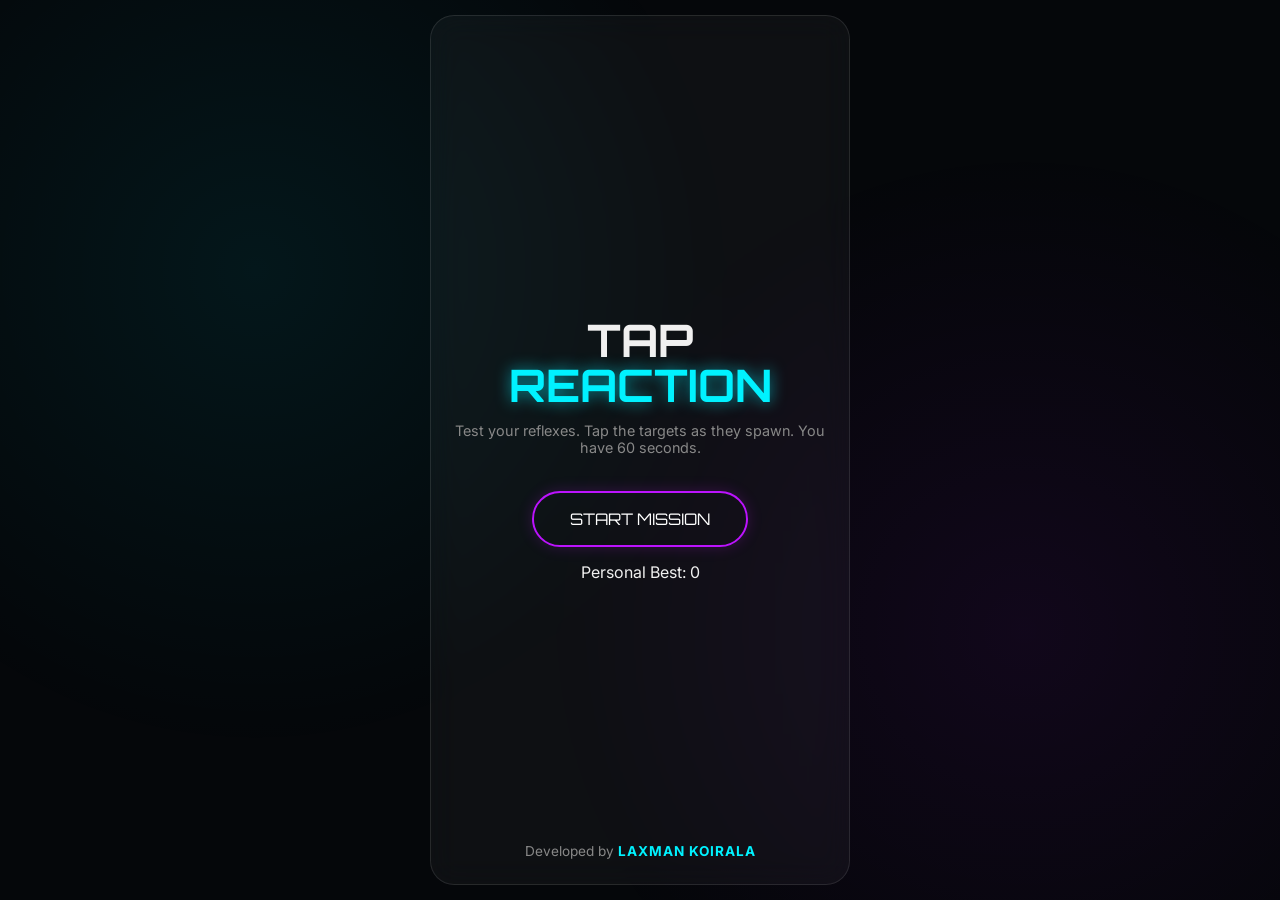
==== index.html @ e521e245 "Add files via upload" ====
<!DOCTYPE html>
<html lang="en">
<head>
    <meta charset="UTF-8">
    <meta name="viewport" content="width=device-width, initial-scale=1.0, maximum-scale=1.0, user-scalable=no">
    <title>Tap Reaction | Laxman Koirala</title>
    <link rel="stylesheet" href="style.css">
    <link href="https://fonts.googleapis.com/css2?family=Orbitron:wght@400;700&family=Inter:wght@400;600&display=swap" rel="stylesheet">
</head>
<body>
    <div class="bg-glow"></div>

    <div class="game-container">
        <div id="start-screen" class="screen active">
            <h1 class="title">TAP<br><span class="neon-text">REACTION</span></h1>
            <p class="instructions">Test your reflexes. Tap the targets as they spawn. You have 60 seconds.</p>
            
            <button id="start-btn" class="main-btn">START MISSION</button>
            <div class="high-score-tag">Personal Best: <span id="menu-high-score">0</span></div>

            <footer class="game-footer">
                <p>Developed by <a href="mailto:laxmankoirala7788@gmail.com" class="developer-link">Laxman Koirala</a></p>
            </footer>
        </div>

        <div id="game-screen" class="screen">
            <div class="stats-bar">
                <div class="stat-box">
                    <span class="label">SCORE</span>
                    <span id="current-score" class="value">00</span>
                </div>
                <div class="stat-box">
                    <span class="label">TIME</span>
                    <span id="timer" class="value">30s</span>
                </div>
            </div>
            
            <div id="play-area">
                <button id="target" class="target-btn"></button>
            </div>

            <div class="ad-placeholder">ADVERTISEMENT SPACE</div>
        </div>

        <div id="game-over-screen" class="screen">
            <h2 class="neon-text">MISSION OVER</h2>
            <div class="final-stats">
                <div class="final-score-circle">
                    <span class="label">FINAL SCORE</span>
                    <span id="final-score" class="score-val">0</span>
                </div>
                <div id="new-record" class="best-record">NEW HIGH SCORE!</div>
            </div>
            
            <button id="restart-btn" class="main-btn">RETRY</button>

            <footer class="game-footer">
                <p>Designed by <a href="mailto:laxmankoirala7788@gmail.com" class="developer-link">Laxman Koirala</a></p>
            </footer>
        </div>
    </div>

    <script src="script.js"></script>
</body>
</html>
---- style.css ----
:root {
    --bg-dark: #05070a;
    --glass: rgba(255, 255, 255, 0.04);
    --glass-border: rgba(255, 255, 255, 0.1);
    --neon-cyan: #00f2ff;
    --neon-purple: #bc13fe;
    --text-main: #f0f0f0;
    --text-dim: #888;
}

* {
    margin: 0; padding: 0; box-sizing: border-box;
    -webkit-tap-highlight-color: transparent;
    user-select: none;
}

body {
    background-color: var(--bg-dark);
    color: var(--text-main);
    font-family: 'Inter', sans-serif;
    height: 100vh;
    display: flex; justify-content: center; align-items: center;
    overflow: hidden;
}

.bg-glow {
    position: fixed; width: 100vw; height: 100vh;
    background: radial-gradient(circle at 20% 30%, rgba(0, 242, 255, 0.07) 0%, transparent 40%),
                radial-gradient(circle at 80% 70%, rgba(188, 19, 254, 0.07) 0%, transparent 40%);
    z-index: -1;
}

.game-container {
    width: 100%; max-width: 450px; height: 100vh;
    position: relative; padding: 20px;
}

.screen {
    position: absolute; inset: 15px;
    display: none; flex-direction: column;
    justify-content: center; align-items: center;
    text-align: center; backdrop-filter: blur(15px);
    border-radius: 24px; border: 1px solid var(--glass-border);
    background: var(--glass);
    transition: 0.3s ease;
}

.screen.active { display: flex; animation: fadeIn 0.4s ease-out; }

@keyframes fadeIn { from { opacity: 0; transform: scale(0.95); } to { opacity: 1; transform: scale(1); } }

.title { font-family: 'Orbitron', sans-serif; font-size: 2.8rem; line-height: 1; margin-bottom: 15px; }
.neon-text { color: var(--neon-cyan); text-shadow: 0 0 15px rgba(0, 242, 255, 0.6); }
.instructions { color: var(--text-dim); margin-bottom: 35px; font-size: 0.9rem; padding: 0 20px; }

.main-btn {
    padding: 16px 36px; font-family: 'Orbitron', sans-serif; font-size: 1rem;
    background: transparent; color: white; border: 2px solid var(--neon-purple);
    border-radius: 50px; cursor: pointer; transition: 0.3s;
    box-shadow: 0 0 15px rgba(188, 19, 254, 0.2);
    margin-bottom: 15px;
}

.main-btn:hover { background: var(--neon-purple); box-shadow: 0 0 30px rgba(188, 19, 254, 0.5); }

.stats-bar { position: absolute; top: 30px; width: 85%; display: flex; justify-content: space-between; }
.stat-box .label { font-size: 0.65rem; color: var(--text-dim); letter-spacing: 2px; display: block; }
.stat-box .value { font-family: 'Orbitron', sans-serif; font-size: 1.6rem; color: var(--neon-cyan); }

#play-area { width: 100%; height: 50%; position: relative; margin-top: 20px; }

.target-btn {
    position: absolute; width: 65px; height: 65px;
    background: radial-gradient(circle, var(--neon-cyan), var(--neon-purple));
    border: none; border-radius: 50%; cursor: pointer;
    box-shadow: 0 0 25px rgba(0, 242, 255, 0.7);
    transition: transform 0.1s;
}

/* Fixed Glass Footer with Hidden Email */
.game-footer {
    position: absolute; bottom: 25px; width: 100%;
    font-size: 0.85rem; color: var(--text-dim);
}

.developer-link {
    color: var(--neon-cyan); text-decoration: none;
    font-weight: 700; text-transform: uppercase;
    letter-spacing: 1px; position: relative;
    transition: all 0.3s ease;
}

.developer-link:hover {
    color: var(--neon-purple);
    text-shadow: 0 0 10px rgba(188, 19, 254, 0.5);
}

.ad-placeholder { position: absolute; bottom: 100px; width: 80%; border: 1px dashed #333; padding: 10px; font-size: 0.6rem; color: #444; }
.final-score-circle { width: 130px; height: 130px; border: 3px solid var(--neon-cyan); border-radius: 50%; display: flex; flex-direction: column; justify-content: center; margin: 25px 0; }
.best-record { color: #00ff88; font-weight: bold; margin-bottom: 15px; display: none; }
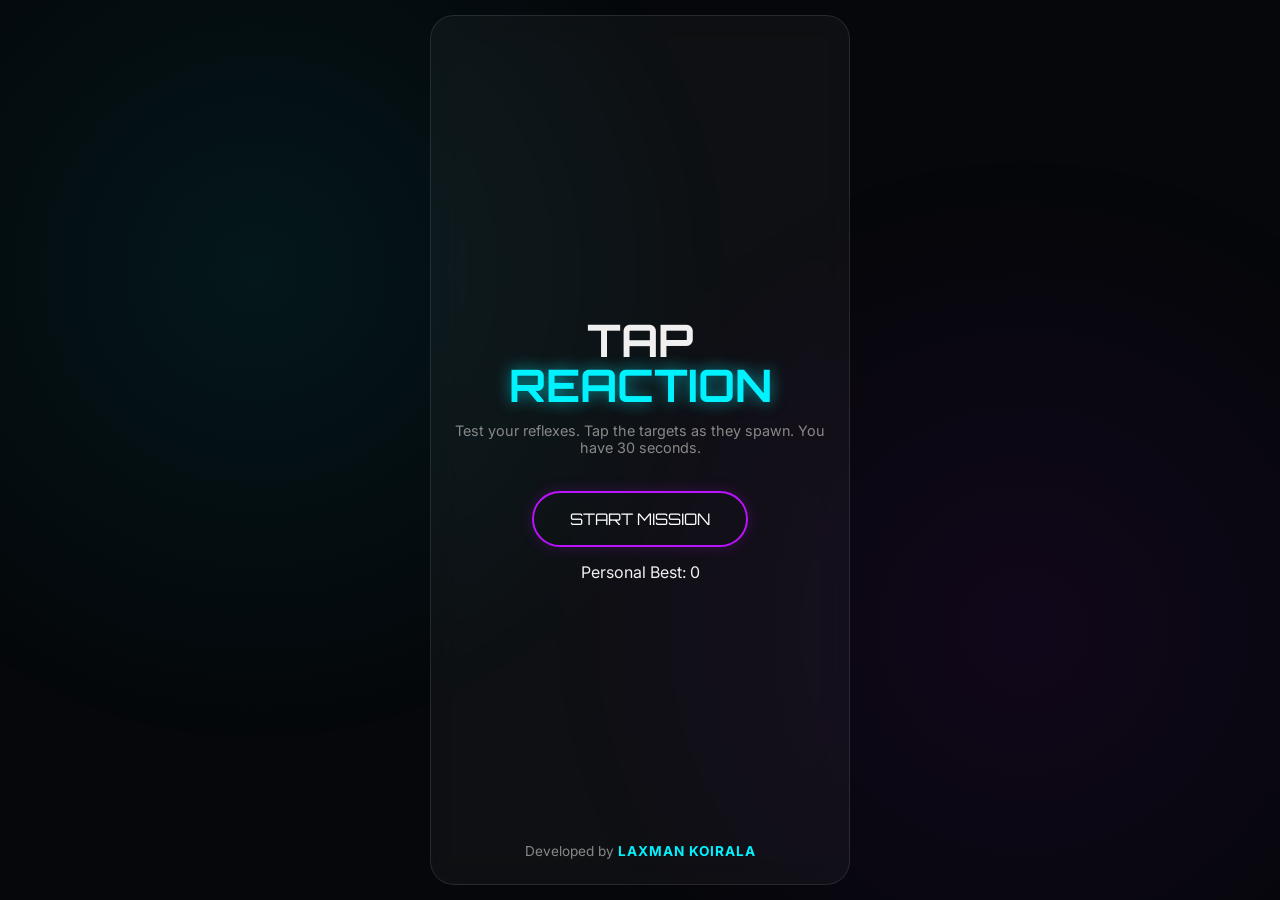
==== commit 724352ea: "Add files via upload" ====
--- a/index.html
+++ b/index.html
@@ -13,7 +13,7 @@
     <div class="game-container">
         <div id="start-screen" class="screen active">
             <h1 class="title">TAP<br><span class="neon-text">REACTION</span></h1>
-            <p class="instructions">Test your reflexes. Tap the targets as they spawn. You have 60 seconds.</p>
+            <p class="instructions">Test your reflexes. Tap the targets as they spawn. You have 30 seconds.</p>
             
             <button id="start-btn" class="main-btn">START MISSION</button>
             <div class="high-score-tag">Personal Best: <span id="menu-high-score">0</span></div>
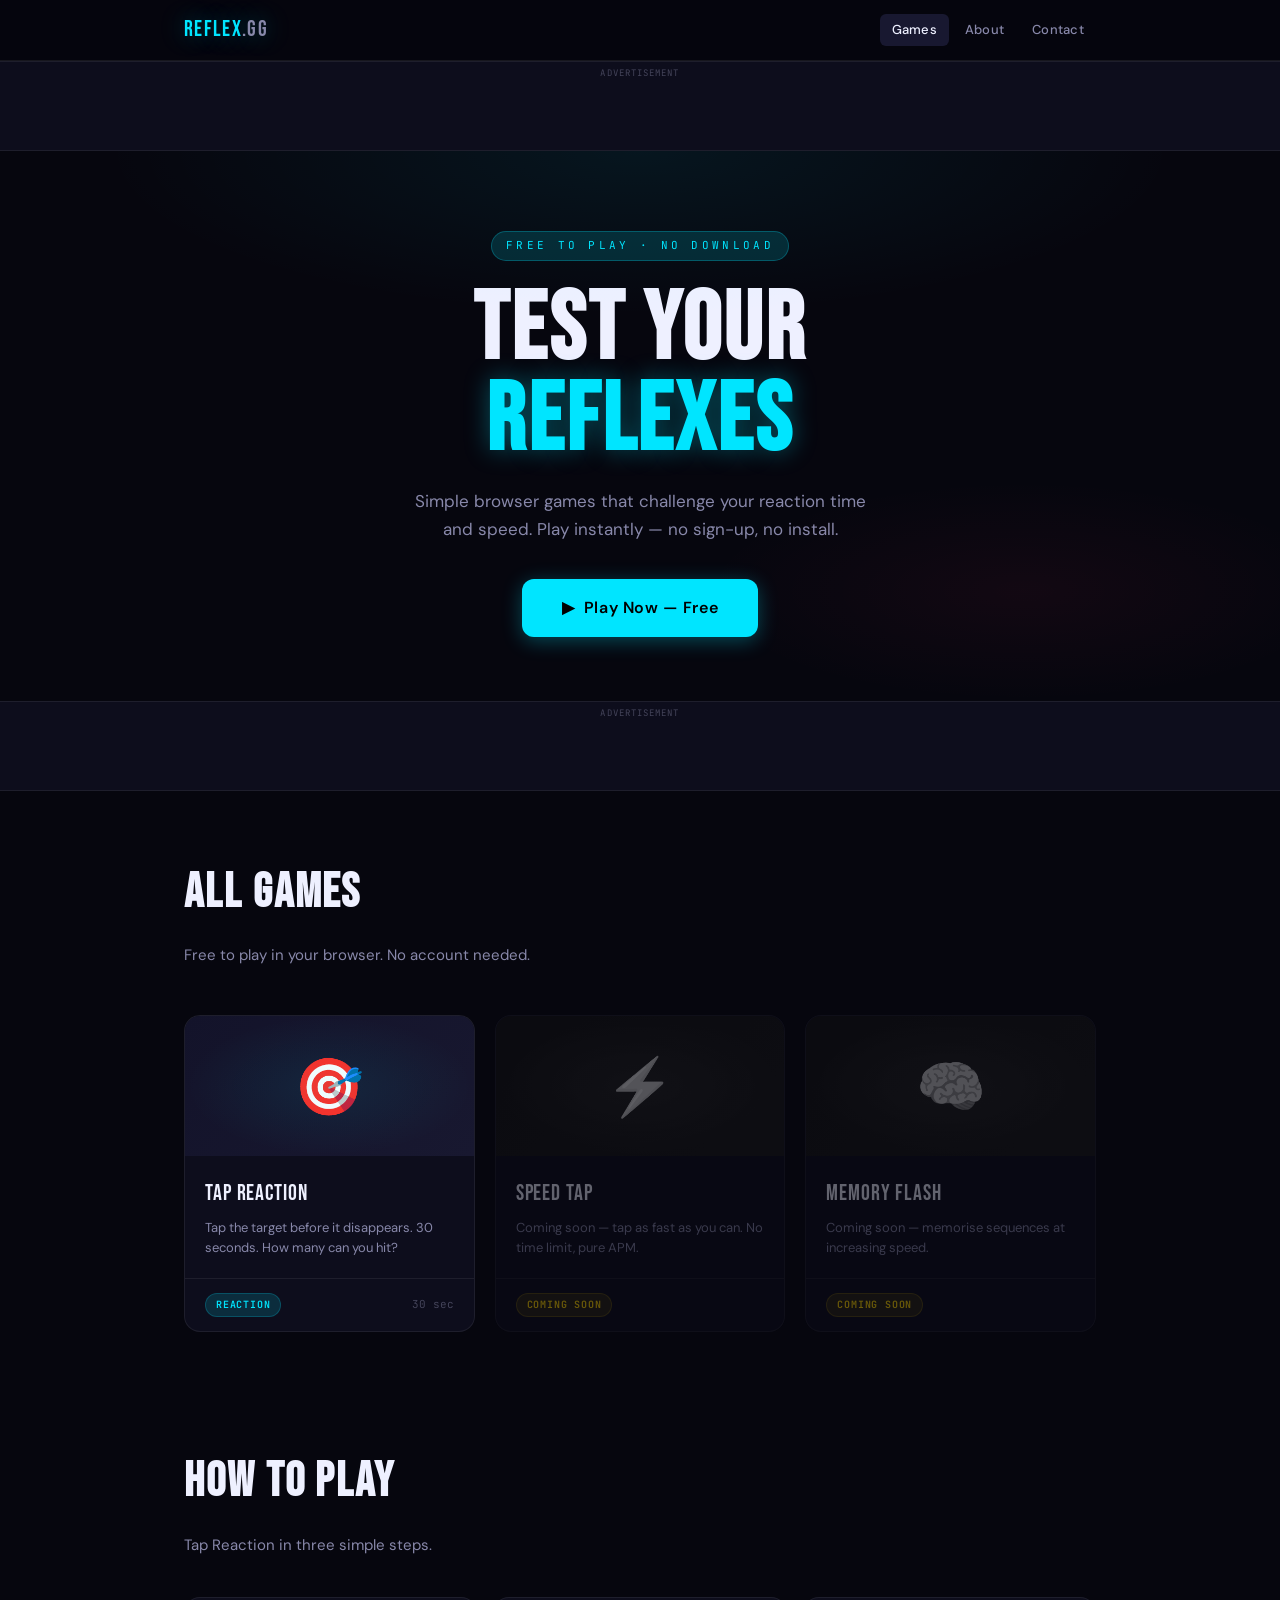
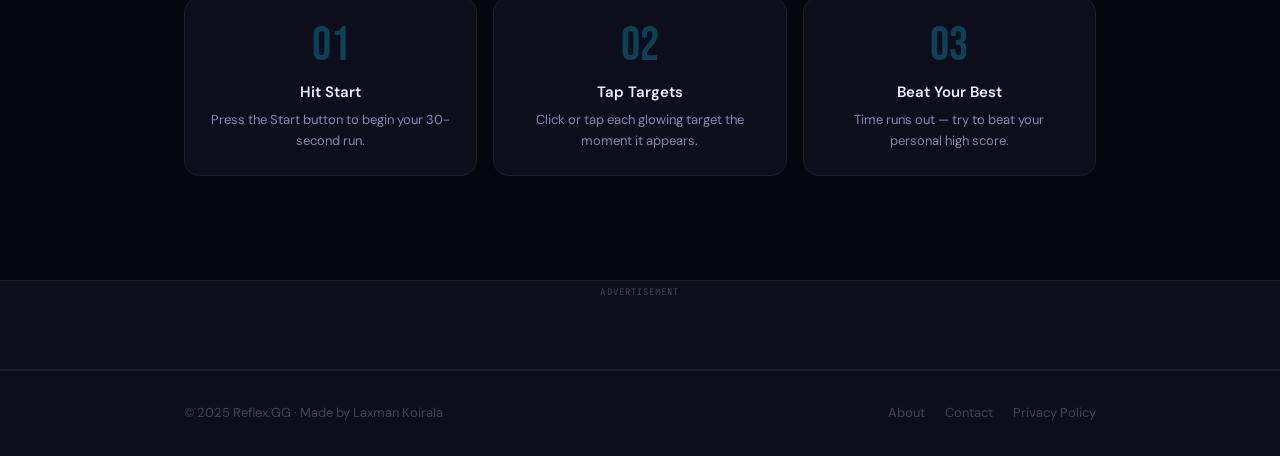
==== commit 5be090cf: "Add files via upload" ====
--- a/index.html
+++ b/index.html
@@ -1,65 +1,167 @@
 <!DOCTYPE html>
 <html lang="en">
 <head>
-    <meta charset="UTF-8">
-    <meta name="viewport" content="width=device-width, initial-scale=1.0, maximum-scale=1.0, user-scalable=no">
-    <title>Tap Reaction | Laxman Koirala</title>
-    <link rel="stylesheet" href="style.css">
-    <link href="https://fonts.googleapis.com/css2?family=Orbitron:wght@400;700&family=Inter:wght@400;600&display=swap" rel="stylesheet">
+  <meta charset="UTF-8">
+  <meta name="viewport" content="width=device-width, initial-scale=1.0">
+  <meta name="description" content="Free browser-based reflex and reaction games. Test your speed with Tap Reaction — tap targets as fast as you can in 30 seconds. No download needed.">
+  <meta name="keywords" content="free reflex games, reaction time game, browser game, tap game, speed test game">
+  <meta name="author" content="Laxman Koirala">
+  <meta property="og:title" content="Free Reflex Games | Tap Reaction">
+  <meta property="og:description" content="Test your reaction speed with free browser games. Play instantly — no download, no sign up.">
+  <meta property="og:type" content="website">
+  <title>Free Reflex Games | Tap Reaction</title>
+
+  <!-- Google AdSense — Auto Ads (serves banner, in-article, matched content automatically) -->
+  <script async src="https://pagead2.googlesyndication.com/pagead/js/adsbygoogle.js?client=ca-pub-6633486007043409" crossorigin="anonymous"></script>
+
+  <link rel="stylesheet" href="style.css">
 </head>
 <body>
-    <div class="bg-glow"></div>
+<div class="page-wrap">
 
-    <div class="game-container">
-        <div id="start-screen" class="screen active">
-            <h1 class="title">TAP<br><span class="neon-text">REACTION</span></h1>
-            <p class="instructions">Test your reflexes. Tap the targets as they spawn. You have 30 seconds.</p>
-            
-            <button id="start-btn" class="main-btn">START MISSION</button>
-            <div class="high-score-tag">Personal Best: <span id="menu-high-score">0</span></div>
+  <!-- ── HEADER ─────────────────────────────────── -->
+  <header class="site-header">
+    <div class="header-inner">
+      <a href="index.html" class="site-logo">REFLEX<span>.GG</span></a>
+      <nav class="site-nav">
+        <a href="index.html" class="active">Games</a>
+        <a href="about.html">About</a>
+        <a href="contact.html">Contact</a>
+      </nav>
+    </div>
+  </header>
 
-            <footer class="game-footer">
-                <p>Developed by <a href="mailto:laxmankoirala7788@gmail.com" class="developer-link">Laxman Koirala</a></p>
-            </footer>
-        </div>
+  <!-- ── TOP LEADERBOARD AD ─────────────────────── -->
+  <div class="ad-wrap">
+    <ins class="adsbygoogle"
+         style="display:block"
+         data-ad-client="ca-pub-6633486007043409"
+         data-ad-slot="auto"
+         data-ad-format="auto"
+         data-full-width-responsive="true"></ins>
+    <script>(adsbygoogle = window.adsbygoogle || []).push({});</script>
+  </div>
 
-        <div id="game-screen" class="screen">
-            <div class="stats-bar">
-                <div class="stat-box">
-                    <span class="label">SCORE</span>
-                    <span id="current-score" class="value">00</span>
-                </div>
-                <div class="stat-box">
-                    <span class="label">TIME</span>
-                    <span id="timer" class="value">30s</span>
-                </div>
-            </div>
-            
-            <div id="play-area">
-                <button id="target" class="target-btn"></button>
-            </div>
+  <main>
+    <!-- ── HERO ───────────────────────────────────── -->
+    <section class="hero">
+      <div class="container">
+        <div class="hero-tag">Free to Play · No Download</div>
+        <h1>Test Your<br><em>Reflexes</em></h1>
+        <p>Simple browser games that challenge your reaction time and speed. Play instantly — no sign-up, no install.</p>
+        <a href="game.html" class="btn btn-primary btn-large">
+          ▶ &nbsp;Play Now — Free
+        </a>
+      </div>
+    </section>
 
-            <div class="ad-placeholder">ADVERTISEMENT SPACE</div>
-        </div>
-
-        <div id="game-over-screen" class="screen">
-            <h2 class="neon-text">MISSION OVER</h2>
-            <div class="final-stats">
-                <div class="final-score-circle">
-                    <span class="label">FINAL SCORE</span>
-                    <span id="final-score" class="score-val">0</span>
-                </div>
-                <div id="new-record" class="best-record">NEW HIGH SCORE!</div>
-            </div>
-            
-            <button id="restart-btn" class="main-btn">RETRY</button>
-
-            <footer class="game-footer">
-                <p>Designed by <a href="mailto:laxmankoirala7788@gmail.com" class="developer-link">Laxman Koirala</a></p>
-            </footer>
-        </div>
+    <!-- ── IN-ARTICLE AD ──────────────────────────── -->
+    <div class="ad-wrap">
+      <ins class="adsbygoogle"
+           style="display:block; text-align:center;"
+           data-ad-layout="in-article"
+           data-ad-format="fluid"
+           data-ad-client="ca-pub-6633486007043409"
+           data-ad-slot="auto"></ins>
+      <script>(adsbygoogle = window.adsbygoogle || []).push({});</script>
     </div>
 
-    <script src="script.js"></script>
+    <!-- ── GAMES GRID ─────────────────────────────── -->
+    <section class="section">
+      <div class="container">
+        <h2 class="section-title">All Games</h2>
+        <p class="section-sub">Free to play in your browser. No account needed.</p>
+
+        <div class="games-grid">
+          <!-- Game 1 -->
+          <a href="game.html" class="game-card">
+            <div class="game-card-thumb">🎯</div>
+            <div class="game-card-body">
+              <div class="game-card-title">Tap Reaction</div>
+              <p class="game-card-desc">Tap the target before it disappears. 30 seconds. How many can you hit?</p>
+            </div>
+            <div class="game-card-footer">
+              <span class="badge badge-cyan">Reaction</span>
+              <span>30 sec</span>
+            </div>
+          </a>
+
+          <!-- Placeholder for future games -->
+          <div class="game-card" style="opacity:.4; cursor:default; pointer-events:none;">
+            <div class="game-card-thumb" style="filter:grayscale(1)">⚡</div>
+            <div class="game-card-body">
+              <div class="game-card-title">Speed Tap</div>
+              <p class="game-card-desc">Coming soon — tap as fast as you can. No time limit, pure APM.</p>
+            </div>
+            <div class="game-card-footer">
+              <span class="badge badge-gold">Coming Soon</span>
+            </div>
+          </div>
+
+          <div class="game-card" style="opacity:.4; cursor:default; pointer-events:none;">
+            <div class="game-card-thumb" style="filter:grayscale(1)">🧠</div>
+            <div class="game-card-body">
+              <div class="game-card-title">Memory Flash</div>
+              <p class="game-card-desc">Coming soon — memorise sequences at increasing speed.</p>
+            </div>
+            <div class="game-card-footer">
+              <span class="badge badge-gold">Coming Soon</span>
+            </div>
+          </div>
+        </div>
+      </div>
+    </section>
+
+    <!-- ── HOW TO PLAY ─────────────────────────────── -->
+    <section class="section" style="padding-top:0">
+      <div class="container">
+        <h2 class="section-title">How to Play</h2>
+        <p class="section-sub">Tap Reaction in three simple steps.</p>
+        <div class="steps">
+          <div class="step">
+            <div class="step-num">01</div>
+            <h3>Hit Start</h3>
+            <p>Press the Start button to begin your 30-second run.</p>
+          </div>
+          <div class="step">
+            <div class="step-num">02</div>
+            <h3>Tap Targets</h3>
+            <p>Click or tap each glowing target the moment it appears.</p>
+          </div>
+          <div class="step">
+            <div class="step-num">03</div>
+            <h3>Beat Your Best</h3>
+            <p>Time runs out — try to beat your personal high score.</p>
+          </div>
+        </div>
+      </div>
+    </section>
+
+    <!-- ── BOTTOM AD ──────────────────────────────── -->
+    <div class="ad-wrap">
+      <ins class="adsbygoogle"
+           style="display:block"
+           data-ad-client="ca-pub-6633486007043409"
+           data-ad-slot="auto"
+           data-ad-format="auto"
+           data-full-width-responsive="true"></ins>
+      <script>(adsbygoogle = window.adsbygoogle || []).push({});</script>
+    </div>
+  </main>
+
+  <!-- ── FOOTER ─────────────────────────────────── -->
+  <footer class="site-footer">
+    <div class="footer-inner">
+      <div class="footer-copy">© 2025 Reflex.GG · Made by Laxman Koirala</div>
+      <nav class="footer-nav">
+        <a href="about.html">About</a>
+        <a href="contact.html">Contact</a>
+        <a href="privacy.html">Privacy Policy</a>
+      </nav>
+    </div>
+  </footer>
+
+</div><!-- /page-wrap -->
+<div id="toast"></div>
 </body>
-</html>+</html>
--- a/style.css
+++ b/style.css
@@ -1,100 +1,663 @@
+/* ═══════════════════════════════════════════════
+   FREE REFLEX GAMES — Production Design System
+   Publisher: ca-pub-6633486007043409
+   ═══════════════════════════════════════════════ */
+
+@import url('https://fonts.googleapis.com/css2?family=Bebas+Neue&family=DM+Sans:wght@300;400;500;600&family=JetBrains+Mono:wght@400;600&display=swap');
+
+/* ── TOKENS ────────────────────────────────────── */
 :root {
-    --bg-dark: #05070a;
-    --glass: rgba(255, 255, 255, 0.04);
-    --glass-border: rgba(255, 255, 255, 0.1);
-    --neon-cyan: #00f2ff;
-    --neon-purple: #bc13fe;
-    --text-main: #f0f0f0;
-    --text-dim: #888;
-}
-
-* {
-    margin: 0; padding: 0; box-sizing: border-box;
-    -webkit-tap-highlight-color: transparent;
-    user-select: none;
-}
-
+  --bg:        #06060e;
+  --bg2:       #0d0d1c;
+  --bg3:       #13132a;
+  --surface:   #181830;
+  --border:    rgba(255,255,255,0.07);
+  --border2:   rgba(255,255,255,0.13);
+  --cyan:      #00e5ff;
+  --cyan-dim:  rgba(0,229,255,0.15);
+  --pink:      #ff3366;
+  --pink-dim:  rgba(255,51,102,0.12);
+  --gold:      #ffd600;
+  --gold-dim:  rgba(255,214,0,0.12);
+  --green:     #00e676;
+  --text:      #eef0ff;
+  --text2:     #8888aa;
+  --text3:     #44445a;
+  --font-disp: 'Bebas Neue', sans-serif;
+  --font-body: 'DM Sans', sans-serif;
+  --font-mono: 'JetBrains Mono', monospace;
+  --r:         10px;
+  --r-lg:      16px;
+  --r-xl:      24px;
+  --shadow:    0 8px 32px rgba(0,0,0,0.5);
+  --glow-c:    0 0 24px rgba(0,229,255,0.35);
+  --glow-p:    0 0 24px rgba(255,51,102,0.35);
+  --transition: 200ms cubic-bezier(0.4,0,0.2,1);
+}
+
+/* ── RESET ─────────────────────────────────────── */
+*, *::before, *::after { box-sizing: border-box; margin: 0; padding: 0; }
+html { scroll-behavior: smooth; }
 body {
-    background-color: var(--bg-dark);
-    color: var(--text-main);
-    font-family: 'Inter', sans-serif;
-    height: 100vh;
-    display: flex; justify-content: center; align-items: center;
-    overflow: hidden;
-}
-
-.bg-glow {
-    position: fixed; width: 100vw; height: 100vh;
-    background: radial-gradient(circle at 20% 30%, rgba(0, 242, 255, 0.07) 0%, transparent 40%),
-                radial-gradient(circle at 80% 70%, rgba(188, 19, 254, 0.07) 0%, transparent 40%);
-    z-index: -1;
-}
-
-.game-container {
-    width: 100%; max-width: 450px; height: 100vh;
-    position: relative; padding: 20px;
-}
-
-.screen {
-    position: absolute; inset: 15px;
-    display: none; flex-direction: column;
-    justify-content: center; align-items: center;
-    text-align: center; backdrop-filter: blur(15px);
-    border-radius: 24px; border: 1px solid var(--glass-border);
-    background: var(--glass);
-    transition: 0.3s ease;
-}
-
-.screen.active { display: flex; animation: fadeIn 0.4s ease-out; }
-
-@keyframes fadeIn { from { opacity: 0; transform: scale(0.95); } to { opacity: 1; transform: scale(1); } }
-
-.title { font-family: 'Orbitron', sans-serif; font-size: 2.8rem; line-height: 1; margin-bottom: 15px; }
-.neon-text { color: var(--neon-cyan); text-shadow: 0 0 15px rgba(0, 242, 255, 0.6); }
-.instructions { color: var(--text-dim); margin-bottom: 35px; font-size: 0.9rem; padding: 0 20px; }
-
-.main-btn {
-    padding: 16px 36px; font-family: 'Orbitron', sans-serif; font-size: 1rem;
-    background: transparent; color: white; border: 2px solid var(--neon-purple);
-    border-radius: 50px; cursor: pointer; transition: 0.3s;
-    box-shadow: 0 0 15px rgba(188, 19, 254, 0.2);
-    margin-bottom: 15px;
-}
-
-.main-btn:hover { background: var(--neon-purple); box-shadow: 0 0 30px rgba(188, 19, 254, 0.5); }
-
-.stats-bar { position: absolute; top: 30px; width: 85%; display: flex; justify-content: space-between; }
-.stat-box .label { font-size: 0.65rem; color: var(--text-dim); letter-spacing: 2px; display: block; }
-.stat-box .value { font-family: 'Orbitron', sans-serif; font-size: 1.6rem; color: var(--neon-cyan); }
-
-#play-area { width: 100%; height: 50%; position: relative; margin-top: 20px; }
-
-.target-btn {
-    position: absolute; width: 65px; height: 65px;
-    background: radial-gradient(circle, var(--neon-cyan), var(--neon-purple));
-    border: none; border-radius: 50%; cursor: pointer;
-    box-shadow: 0 0 25px rgba(0, 242, 255, 0.7);
-    transition: transform 0.1s;
-}
-
-/* Fixed Glass Footer with Hidden Email */
-.game-footer {
-    position: absolute; bottom: 25px; width: 100%;
-    font-size: 0.85rem; color: var(--text-dim);
-}
-
-.developer-link {
-    color: var(--neon-cyan); text-decoration: none;
-    font-weight: 700; text-transform: uppercase;
-    letter-spacing: 1px; position: relative;
-    transition: all 0.3s ease;
-}
-
-.developer-link:hover {
-    color: var(--neon-purple);
-    text-shadow: 0 0 10px rgba(188, 19, 254, 0.5);
-}
-
-.ad-placeholder { position: absolute; bottom: 100px; width: 80%; border: 1px dashed #333; padding: 10px; font-size: 0.6rem; color: #444; }
-.final-score-circle { width: 130px; height: 130px; border: 3px solid var(--neon-cyan); border-radius: 50%; display: flex; flex-direction: column; justify-content: center; margin: 25px 0; }
-.best-record { color: #00ff88; font-weight: bold; margin-bottom: 15px; display: none; }+  background: var(--bg);
+  color: var(--text);
+  font-family: var(--font-body);
+  font-size: 16px;
+  line-height: 1.6;
+  min-height: 100vh;
+  -webkit-font-smoothing: antialiased;
+}
+a { color: var(--cyan); text-decoration: none; transition: color var(--transition); }
+a:hover { color: #fff; }
+img { max-width: 100%; display: block; }
+ul { list-style: none; }
+
+/* ── SCROLLBAR ─────────────────────────────────── */
+::-webkit-scrollbar { width: 6px; }
+::-webkit-scrollbar-track { background: var(--bg2); }
+::-webkit-scrollbar-thumb { background: var(--surface); border-radius: 99px; }
+::-webkit-scrollbar-thumb:hover { background: var(--border2); }
+
+/* ── LAYOUT ────────────────────────────────────── */
+.page-wrap {
+  display: flex;
+  flex-direction: column;
+  min-height: 100vh;
+}
+.container {
+  width: 100%;
+  max-width: 960px;
+  margin: 0 auto;
+  padding: 0 24px;
+}
+.container-sm {
+  width: 100%;
+  max-width: 680px;
+  margin: 0 auto;
+  padding: 0 24px;
+}
+
+/* ── SITE HEADER ───────────────────────────────── */
+.site-header {
+  position: sticky;
+  top: 0;
+  z-index: 100;
+  background: rgba(6,6,14,0.9);
+  backdrop-filter: blur(16px);
+  -webkit-backdrop-filter: blur(16px);
+  border-bottom: 1px solid var(--border);
+}
+.header-inner {
+  display: flex;
+  align-items: center;
+  justify-content: space-between;
+  height: 60px;
+  max-width: 960px;
+  margin: 0 auto;
+  padding: 0 24px;
+}
+.site-logo {
+  font-family: var(--font-disp);
+  font-size: 22px;
+  letter-spacing: .06em;
+  color: var(--cyan);
+  text-shadow: var(--glow-c);
+  text-decoration: none;
+}
+.site-logo span { color: var(--text2); }
+.site-nav { display: flex; gap: 4px; }
+.site-nav a {
+  font-size: 13px;
+  font-weight: 500;
+  color: var(--text2);
+  padding: 6px 12px;
+  border-radius: 6px;
+  transition: all var(--transition);
+  letter-spacing: .02em;
+}
+.site-nav a:hover, .site-nav a.active {
+  color: var(--text);
+  background: var(--surface);
+}
+
+/* ── AD WRAPPER ────────────────────────────────── */
+.ad-wrap {
+  background: var(--bg2);
+  border-top: 1px solid var(--border);
+  border-bottom: 1px solid var(--border);
+  display: flex;
+  flex-direction: column;
+  align-items: center;
+  justify-content: center;
+  padding: 8px 0;
+  min-height: 90px;
+  position: relative;
+}
+.ad-wrap::before {
+  content: 'Advertisement';
+  position: absolute;
+  top: 4px;
+  font-size: 9px;
+  letter-spacing: .12em;
+  color: var(--text3);
+  text-transform: uppercase;
+  font-family: var(--font-mono);
+}
+.ad-wrap.ad-sidebar {
+  min-height: 250px;
+  border: 1px solid var(--border);
+  border-radius: var(--r);
+  position: sticky;
+  top: 80px;
+}
+.ad-wrap .adsbygoogle {
+  display: block;
+}
+
+/* ── HERO ──────────────────────────────────────── */
+.hero {
+  padding: 80px 0 64px;
+  text-align: center;
+  position: relative;
+  overflow: hidden;
+}
+.hero::before {
+  content: '';
+  position: absolute;
+  inset: 0;
+  background:
+    radial-gradient(ellipse 70% 50% at 50% 0%, rgba(0,229,255,0.07) 0%, transparent 60%),
+    radial-gradient(ellipse 50% 40% at 80% 80%, rgba(255,51,102,0.05) 0%, transparent 50%);
+  pointer-events: none;
+}
+.hero-tag {
+  display: inline-block;
+  font-family: var(--font-mono);
+  font-size: 11px;
+  letter-spacing: .3em;
+  color: var(--cyan);
+  border: 1px solid rgba(0,229,255,0.25);
+  background: var(--cyan-dim);
+  padding: 5px 14px;
+  border-radius: 99px;
+  margin-bottom: 24px;
+  text-transform: uppercase;
+}
+.hero h1 {
+  font-family: var(--font-disp);
+  font-size: clamp(52px, 10vw, 96px);
+  line-height: .95;
+  letter-spacing: .03em;
+  color: var(--text);
+  margin-bottom: 20px;
+}
+.hero h1 em {
+  font-style: normal;
+  color: var(--cyan);
+  text-shadow: var(--glow-c);
+}
+.hero p {
+  font-size: 17px;
+  color: var(--text2);
+  max-width: 460px;
+  margin: 0 auto 36px;
+  line-height: 1.65;
+}
+
+/* ── BUTTONS ───────────────────────────────────── */
+.btn {
+  display: inline-flex;
+  align-items: center;
+  gap: 8px;
+  font-family: var(--font-body);
+  font-size: 14px;
+  font-weight: 600;
+  letter-spacing: .04em;
+  padding: 13px 32px;
+  border-radius: var(--r);
+  border: none;
+  cursor: pointer;
+  transition: all var(--transition);
+  text-decoration: none;
+  white-space: nowrap;
+  position: relative;
+  overflow: hidden;
+}
+.btn::after {
+  content: '';
+  position: absolute;
+  inset: 0;
+  background: rgba(255,255,255,0);
+  transition: background var(--transition);
+}
+.btn:hover::after { background: rgba(255,255,255,0.08); }
+.btn:active { transform: scale(0.97); }
+
+.btn-primary {
+  background: var(--cyan);
+  color: #000;
+  box-shadow: 0 4px 20px rgba(0,229,255,0.3);
+}
+.btn-primary:hover { box-shadow: 0 6px 28px rgba(0,229,255,0.5); color: #000; }
+
+.btn-ghost {
+  background: transparent;
+  color: var(--text);
+  border: 1px solid var(--border2);
+}
+.btn-ghost:hover { border-color: var(--cyan); color: var(--cyan); }
+
+.btn-large { font-size: 16px; padding: 16px 40px; border-radius: 12px; }
+
+/* ── CARDS ─────────────────────────────────────── */
+.card {
+  background: var(--surface);
+  border: 1px solid var(--border);
+  border-radius: var(--r-lg);
+  padding: 28px;
+  transition: border-color var(--transition), box-shadow var(--transition);
+}
+.card:hover {
+  border-color: var(--border2);
+  box-shadow: var(--shadow);
+}
+
+/* ── GAME CARD GRID ────────────────────────────── */
+.games-grid {
+  display: grid;
+  grid-template-columns: repeat(auto-fill, minmax(260px, 1fr));
+  gap: 20px;
+  margin: 48px 0;
+}
+.game-card {
+  background: var(--bg2);
+  border: 1px solid var(--border);
+  border-radius: var(--r-lg);
+  overflow: hidden;
+  transition: all var(--transition);
+  text-decoration: none;
+  display: flex;
+  flex-direction: column;
+}
+.game-card:hover {
+  border-color: var(--cyan);
+  box-shadow: var(--glow-c);
+  transform: translateY(-3px);
+  color: var(--text);
+}
+.game-card-thumb {
+  height: 140px;
+  background: linear-gradient(135deg, var(--bg3) 0%, var(--surface) 100%);
+  display: flex;
+  align-items: center;
+  justify-content: center;
+  font-size: 56px;
+  position: relative;
+  overflow: hidden;
+}
+.game-card-thumb::after {
+  content: '';
+  position: absolute;
+  inset: 0;
+  background: radial-gradient(ellipse at center, rgba(0,229,255,0.08), transparent 70%);
+}
+.game-card-body { padding: 20px; flex: 1; }
+.game-card-title {
+  font-family: var(--font-disp);
+  font-size: 22px;
+  letter-spacing: .04em;
+  color: var(--text);
+  margin-bottom: 6px;
+}
+.game-card-desc { font-size: 13px; color: var(--text2); line-height: 1.55; }
+.game-card-footer {
+  padding: 14px 20px;
+  border-top: 1px solid var(--border);
+  display: flex;
+  align-items: center;
+  justify-content: space-between;
+  font-family: var(--font-mono);
+  font-size: 11px;
+  color: var(--text3);
+}
+.badge {
+  display: inline-block;
+  padding: 3px 10px;
+  border-radius: 99px;
+  font-family: var(--font-mono);
+  font-size: 10px;
+  font-weight: 600;
+  letter-spacing: .08em;
+  text-transform: uppercase;
+}
+.badge-cyan  { background: var(--cyan-dim); color: var(--cyan); border: 1px solid rgba(0,229,255,0.2); }
+.badge-pink  { background: var(--pink-dim); color: var(--pink); border: 1px solid rgba(255,51,102,0.2); }
+.badge-gold  { background: var(--gold-dim); color: var(--gold); border: 1px solid rgba(255,214,0,0.2); }
+
+/* ── HOW TO PLAY STEPS ─────────────────────────── */
+.steps { display: grid; grid-template-columns: repeat(3,1fr); gap: 16px; margin: 40px 0; }
+.step {
+  background: var(--bg2);
+  border: 1px solid var(--border);
+  border-radius: var(--r-lg);
+  padding: 24px;
+  text-align: center;
+}
+.step-num {
+  font-family: var(--font-disp);
+  font-size: 48px;
+  color: var(--cyan);
+  opacity: .25;
+  line-height: 1;
+  margin-bottom: 10px;
+}
+.step h3 { font-size: 15px; font-weight: 600; margin-bottom: 6px; }
+.step p { font-size: 13px; color: var(--text2); }
+
+/* ── SECTION ───────────────────────────────────── */
+.section { padding: 64px 0; }
+.section-title {
+  font-family: var(--font-disp);
+  font-size: clamp(32px, 5vw, 48px);
+  letter-spacing: .04em;
+  margin-bottom: 12px;
+}
+.section-sub { color: var(--text2); font-size: 15px; margin-bottom: 40px; }
+
+/* ── CONTENT WITH SIDEBAR ──────────────────────── */
+.content-layout {
+  display: grid;
+  grid-template-columns: 1fr 300px;
+  gap: 32px;
+  align-items: start;
+  padding: 48px 0;
+}
+.content-main {}
+.content-sidebar {}
+
+/* ── PAGE HEADER ───────────────────────────────── */
+.page-header {
+  padding: 56px 0 40px;
+  border-bottom: 1px solid var(--border);
+  margin-bottom: 40px;
+}
+.page-header h1 {
+  font-family: var(--font-disp);
+  font-size: clamp(40px, 7vw, 64px);
+  letter-spacing: .04em;
+  line-height: 1;
+}
+.page-header .breadcrumb {
+  font-family: var(--font-mono);
+  font-size: 12px;
+  color: var(--text3);
+  margin-bottom: 12px;
+  letter-spacing: .1em;
+}
+.page-header .breadcrumb a { color: var(--text3); }
+.page-header .breadcrumb a:hover { color: var(--cyan); }
+
+/* ── PROSE ─────────────────────────────────────── */
+.prose h2 { font-family: var(--font-disp); font-size: 28px; letter-spacing:.04em; margin: 40px 0 12px; color: var(--text); }
+.prose h3 { font-size: 17px; font-weight: 600; margin: 28px 0 8px; }
+.prose p { color: var(--text2); margin-bottom: 16px; line-height: 1.75; }
+.prose ul { color: var(--text2); padding-left: 20px; margin-bottom: 16px; }
+.prose ul li { margin-bottom: 6px; line-height: 1.65; }
+.prose a { color: var(--cyan); }
+.prose strong { color: var(--text); font-weight: 600; }
+
+/* ── INFO CARD ─────────────────────────────────── */
+.info-card {
+  background: var(--bg2);
+  border: 1px solid var(--border);
+  border-radius: var(--r-lg);
+  padding: 24px;
+  margin-bottom: 20px;
+}
+.info-card h3 { font-size: 13px; font-weight: 600; color: var(--text2); text-transform: uppercase; letter-spacing: .1em; font-family: var(--font-mono); margin-bottom: 14px; }
+
+/* ── CONTACT ───────────────────────────────────── */
+.contact-item {
+  display: flex;
+  align-items: center;
+  gap: 14px;
+  padding: 18px 0;
+  border-bottom: 1px solid var(--border);
+}
+.contact-item:last-child { border-bottom: none; }
+.contact-icon {
+  width: 42px; height: 42px;
+  background: var(--cyan-dim);
+  border: 1px solid rgba(0,229,255,0.2);
+  border-radius: 10px;
+  display: flex; align-items: center; justify-content: center;
+  font-size: 18px; flex-shrink: 0;
+}
+.contact-label { font-size: 11px; color: var(--text3); font-family: var(--font-mono); letter-spacing: .1em; text-transform: uppercase; margin-bottom: 2px; }
+.contact-value { font-size: 15px; font-weight: 500; color: var(--text); }
+.contact-value a { color: var(--cyan); }
+
+/* ── SITE FOOTER ───────────────────────────────── */
+.site-footer {
+  margin-top: auto;
+  border-top: 1px solid var(--border);
+  background: var(--bg2);
+  padding: 32px 0;
+}
+.footer-inner {
+  max-width: 960px;
+  margin: 0 auto;
+  padding: 0 24px;
+  display: flex;
+  align-items: center;
+  justify-content: space-between;
+  flex-wrap: wrap;
+  gap: 16px;
+}
+.footer-copy { font-size: 13px; color: var(--text3); }
+.footer-nav { display: flex; gap: 20px; }
+.footer-nav a { font-size: 13px; color: var(--text3); transition: color var(--transition); }
+.footer-nav a:hover { color: var(--cyan); }
+
+/* ── DIVIDER ───────────────────────────────────── */
+.divider { height: 1px; background: var(--border); margin: 48px 0; }
+
+/* ── GAME PAGE SPECIFIC ────────────────────────── */
+.game-page-wrap {
+  display: grid;
+  grid-template-columns: 1fr 300px;
+  gap: 28px;
+  align-items: start;
+  padding: 32px 0 64px;
+}
+.game-arena {
+  background: var(--bg2);
+  border: 1px solid var(--border);
+  border-radius: var(--r-xl);
+  overflow: hidden;
+}
+.game-topbar {
+  padding: 16px 24px;
+  border-bottom: 1px solid var(--border);
+  display: flex;
+  align-items: center;
+  justify-content: space-between;
+}
+.game-title-bar {
+  font-family: var(--font-disp);
+  font-size: 20px;
+  letter-spacing: .06em;
+}
+.stat-group { display: flex; gap: 20px; }
+.stat-item { text-align: center; }
+.stat-value {
+  font-family: var(--font-mono);
+  font-size: 22px;
+  font-weight: 600;
+  color: var(--cyan);
+  line-height: 1;
+}
+.stat-label { font-size: 10px; color: var(--text3); text-transform: uppercase; letter-spacing: .1em; font-family: var(--font-mono); margin-top: 2px; }
+
+/* Game field */
+#game-field {
+  width: 100%;
+  aspect-ratio: 1 / 1;
+  max-height: 460px;
+  position: relative;
+  overflow: hidden;
+  cursor: crosshair;
+  background:
+    radial-gradient(ellipse at 50% 50%, rgba(0,229,255,0.03), transparent 70%),
+    var(--bg);
+}
+#game-field::before {
+  content: '';
+  position: absolute;
+  inset: 0;
+  background-image:
+    linear-gradient(rgba(255,255,255,0.015) 1px, transparent 1px),
+    linear-gradient(90deg, rgba(255,255,255,0.015) 1px, transparent 1px);
+  background-size: 40px 40px;
+  pointer-events: none;
+}
+#target {
+  width: 56px;
+  height: 56px;
+  border-radius: 50%;
+  position: absolute;
+  cursor: pointer;
+  transition: transform .08s ease;
+  display: flex;
+  align-items: center;
+  justify-content: center;
+  transform: scale(1);
+}
+#target:active { transform: scale(0.88); }
+#target .ring {
+  position: absolute;
+  inset: -6px;
+  border-radius: 50%;
+  border: 2px solid rgba(255,255,255,0.2);
+  animation: ring-pulse 1s ease-in-out infinite;
+}
+@keyframes ring-pulse {
+  0%   { transform: scale(1); opacity: .5; }
+  100% { transform: scale(1.5); opacity: 0; }
+}
+#target .inner {
+  width: 100%; height: 100%;
+  border-radius: 50%;
+  position: relative;
+  z-index: 1;
+}
+
+/* Game states */
+#screen-start, #screen-end {
+  position: absolute;
+  inset: 0;
+  display: flex;
+  flex-direction: column;
+  align-items: center;
+  justify-content: center;
+  gap: 16px;
+  background: rgba(6,6,14,0.85);
+  backdrop-filter: blur(8px);
+}
+#screen-start h2, #screen-end h2 {
+  font-family: var(--font-disp);
+  font-size: clamp(36px, 7vw, 56px);
+  letter-spacing: .05em;
+  text-align: center;
+}
+#screen-end .final-score {
+  font-family: var(--font-disp);
+  font-size: clamp(72px, 14vw, 120px);
+  color: var(--cyan);
+  text-shadow: var(--glow-c);
+  line-height: 1;
+}
+#screen-end .final-label {
+  font-family: var(--font-mono);
+  font-size: 11px;
+  letter-spacing: .3em;
+  color: var(--text2);
+  text-transform: uppercase;
+}
+.hint-text {
+  font-size: 13px;
+  color: var(--text2);
+  text-align: center;
+  max-width: 240px;
+  line-height: 1.55;
+}
+
+/* Timer bar */
+.timer-bar-wrap {
+  height: 4px;
+  background: var(--bg3);
+}
+#timer-bar {
+  height: 100%;
+  background: linear-gradient(90deg, var(--cyan), var(--pink));
+  transition: width .9s linear, background .5s;
+  width: 100%;
+}
+
+/* ── STAT CHIPS (sidebar) ──────────────────────── */
+.stat-chip {
+  background: var(--bg3);
+  border: 1px solid var(--border);
+  border-radius: var(--r);
+  padding: 14px 16px;
+  margin-bottom: 10px;
+  display: flex;
+  align-items: center;
+  justify-content: space-between;
+}
+.stat-chip .label { font-size: 12px; color: var(--text2); }
+.stat-chip .value { font-family: var(--font-mono); font-size: 16px; font-weight: 600; color: var(--cyan); }
+
+/* ── TOAST NOTIFICATION ────────────────────────── */
+#toast {
+  position: fixed;
+  bottom: 24px;
+  left: 50%;
+  transform: translateX(-50%) translateY(20px);
+  background: var(--surface);
+  border: 1px solid var(--border2);
+  color: var(--text);
+  padding: 10px 22px;
+  border-radius: 99px;
+  font-size: 13px;
+  font-weight: 500;
+  z-index: 9999;
+  pointer-events: none;
+  opacity: 0;
+  transition: all .3s cubic-bezier(0.34,1.56,0.64,1);
+  white-space: nowrap;
+  box-shadow: var(--shadow);
+}
+#toast.show {
+  opacity: 1;
+  transform: translateX(-50%) translateY(0);
+}
+
+/* ── RESPONSIVE ────────────────────────────────── */
+@media (max-width: 768px) {
+  .content-layout, .game-page-wrap {
+    grid-template-columns: 1fr;
+  }
+  .content-sidebar, .game-sidebar { order: -1; }
+  .steps { grid-template-columns: 1fr; }
+  .ad-wrap.ad-sidebar { position: static; min-height: 90px; }
+  .site-nav { display: none; }
+  .footer-inner { flex-direction: column; text-align: center; }
+  .footer-nav { justify-content: center; }
+  #game-field { max-height: 320px; }
+}
+@media (max-width: 480px) {
+  .hero { padding: 48px 0 40px; }
+  .section { padding: 40px 0; }
+  .hero p { font-size: 15px; }
+}
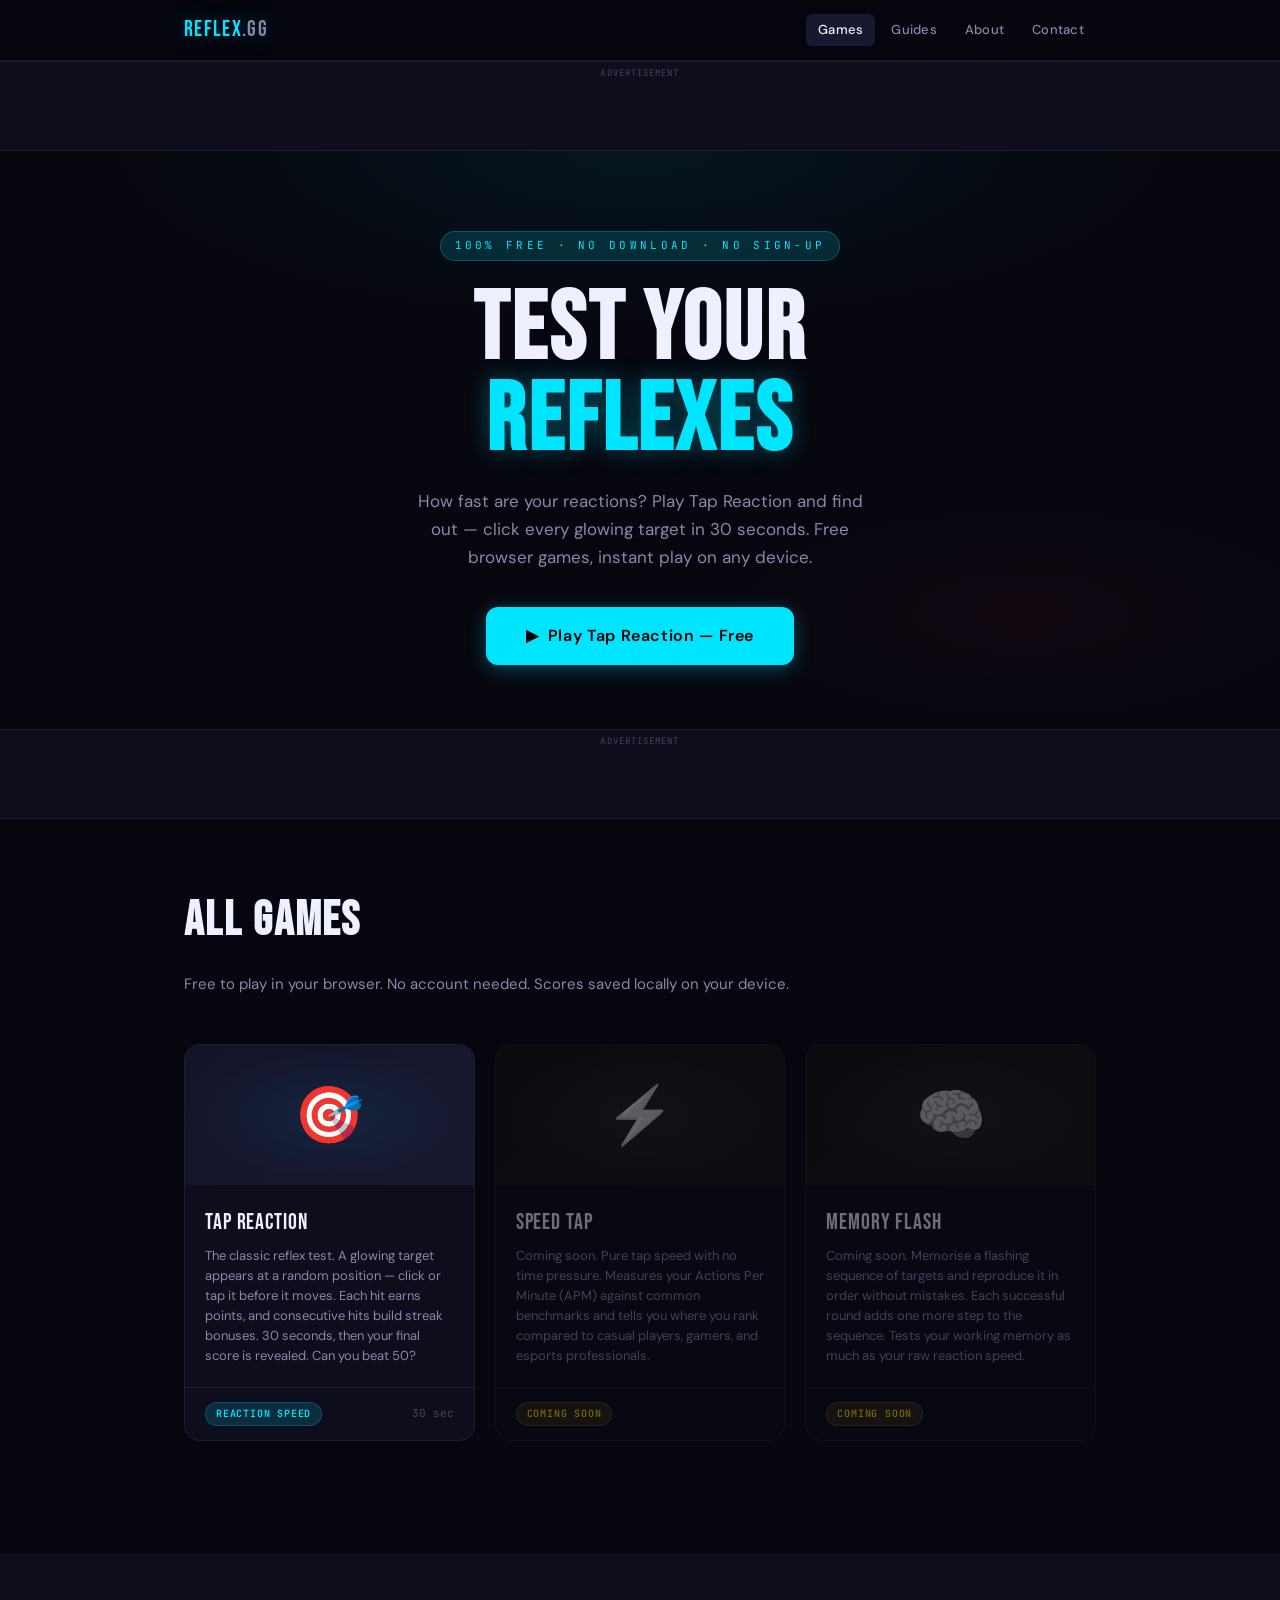
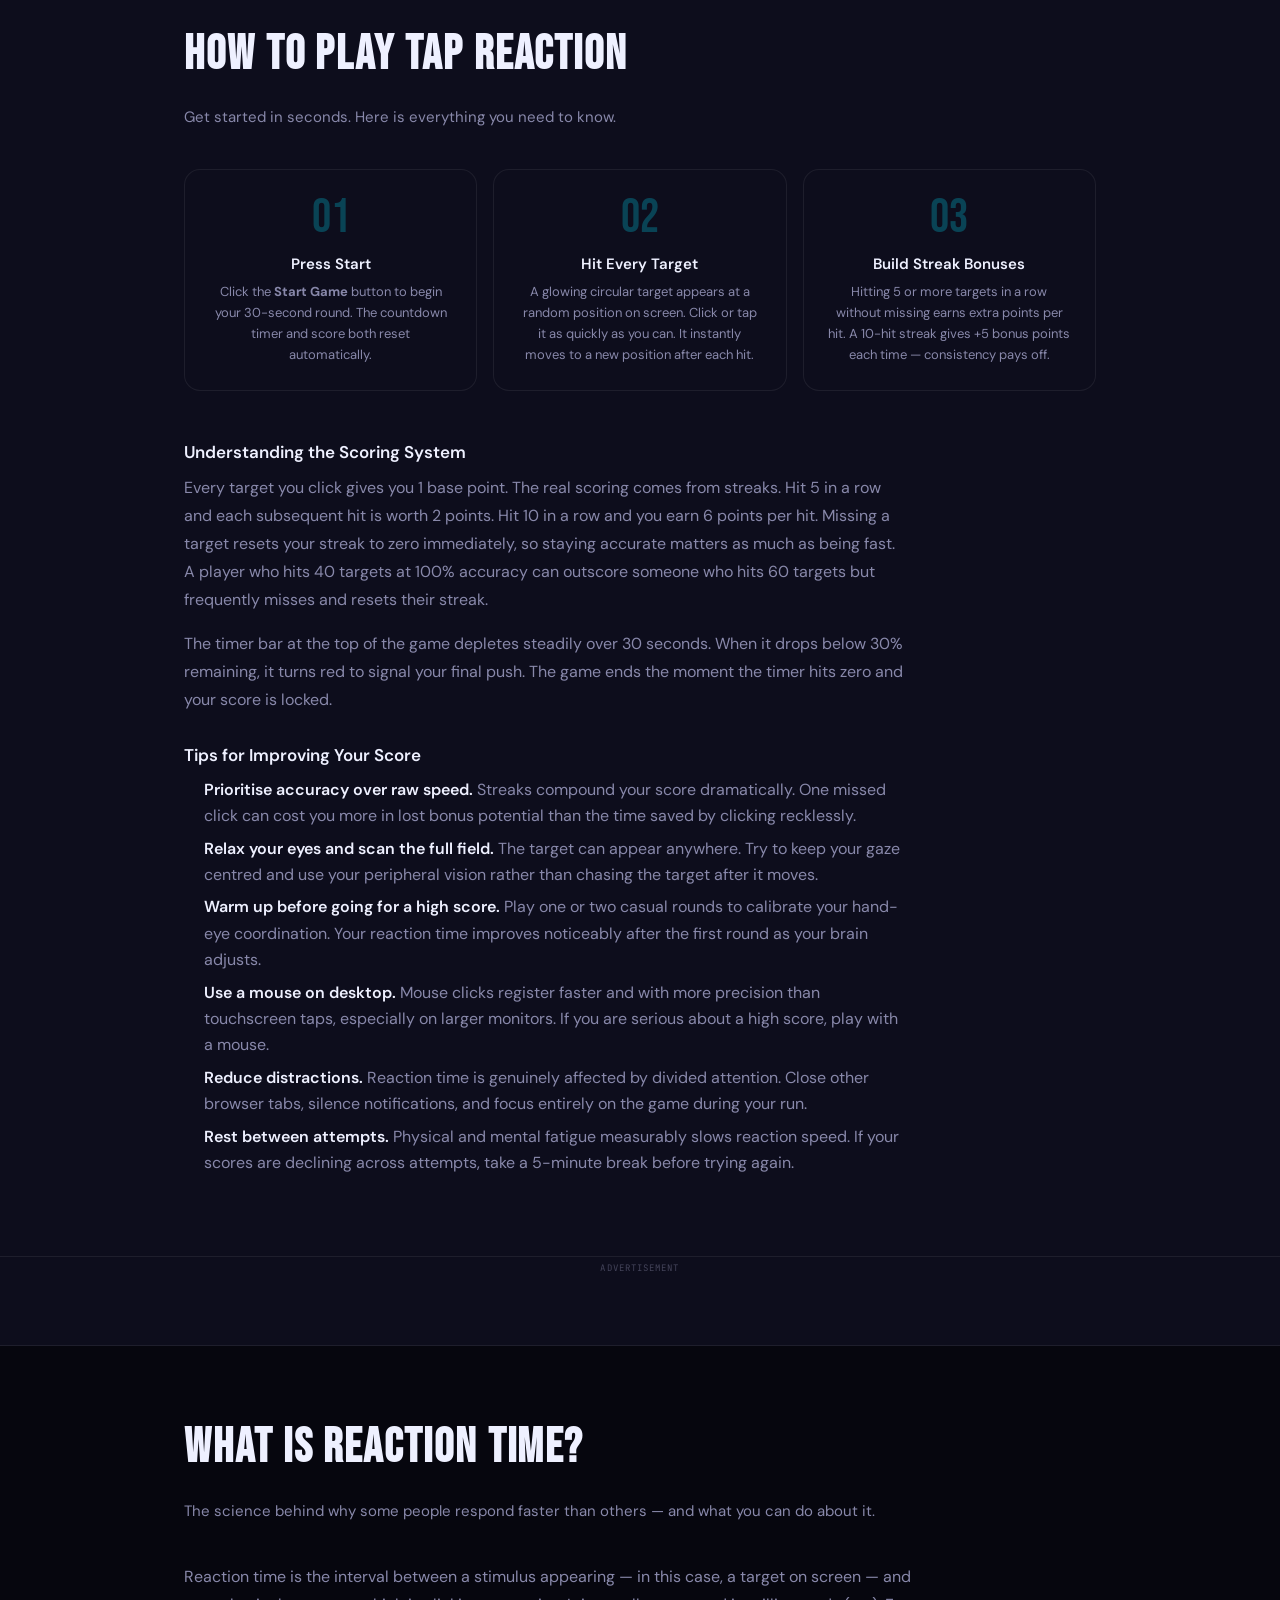
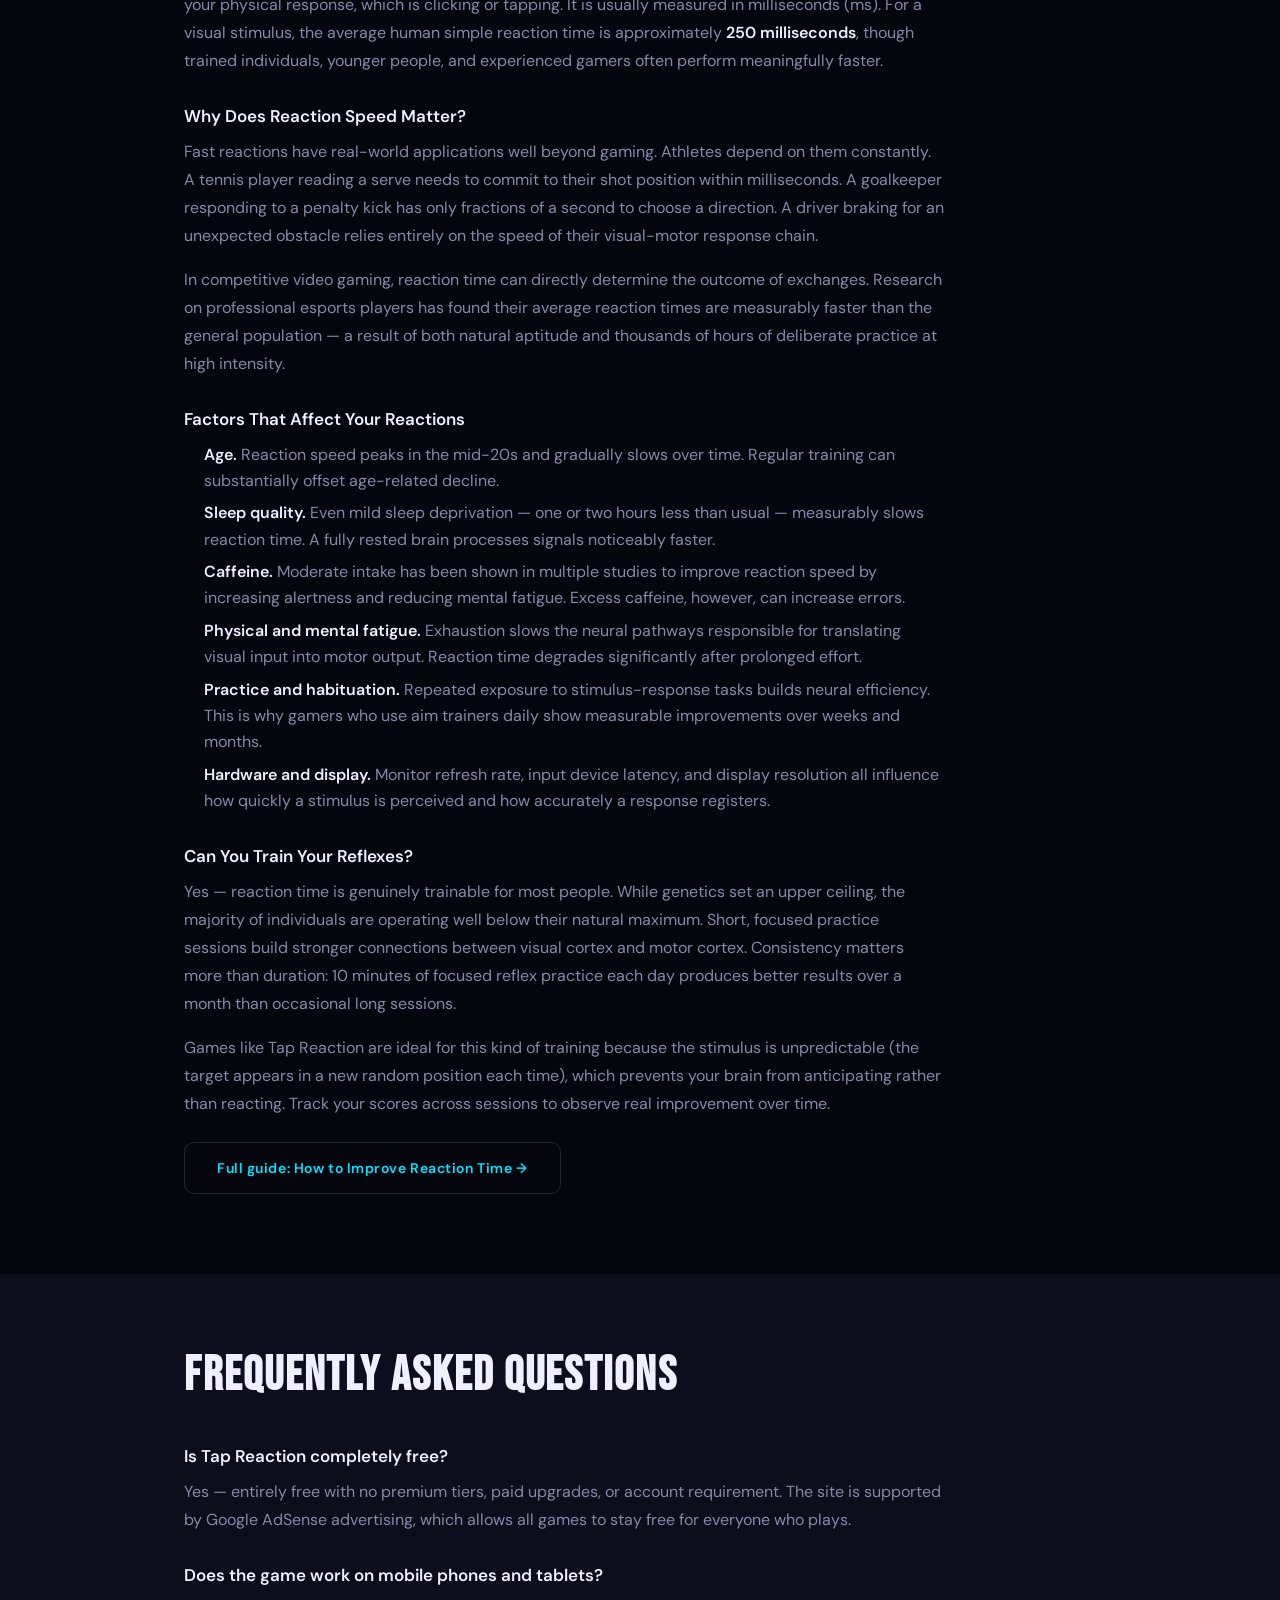
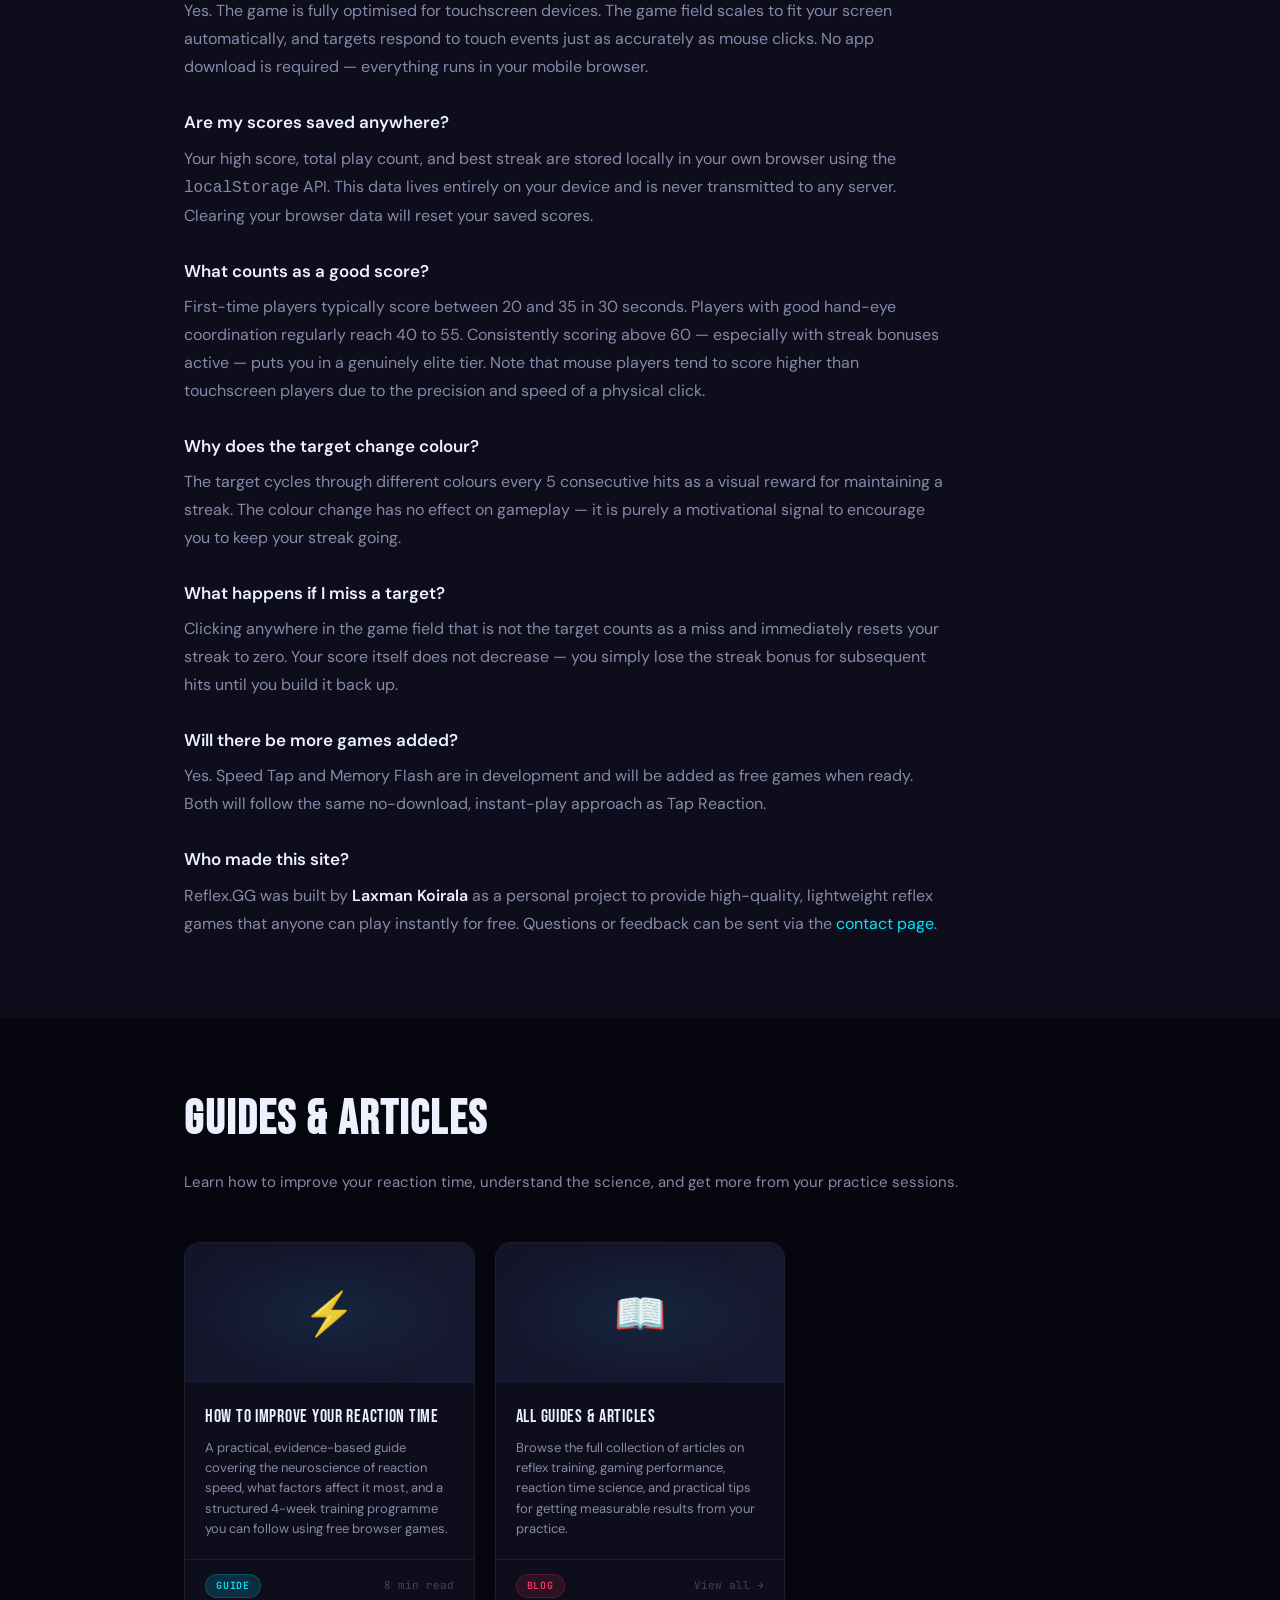
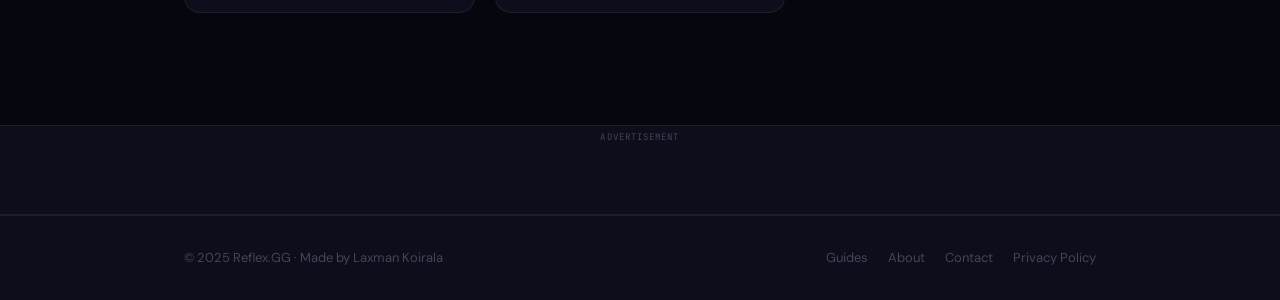
==== commit 6078903a: "Add files via upload" ====
--- a/index.html
+++ b/index.html
@@ -3,165 +3,242 @@
 <head>
   <meta charset="UTF-8">
   <meta name="viewport" content="width=device-width, initial-scale=1.0">
-  <meta name="description" content="Free browser-based reflex and reaction games. Test your speed with Tap Reaction — tap targets as fast as you can in 30 seconds. No download needed.">
-  <meta name="keywords" content="free reflex games, reaction time game, browser game, tap game, speed test game">
+  <meta name="description" content="Free browser-based reflex and reaction time games. Play Tap Reaction — test how many targets you can hit in 30 seconds. No download, no account required. Instant play on any device.">
+  <meta name="keywords" content="free reflex games, reaction time game, browser game, tap game, speed test, online games, reaction test, reflex test">
   <meta name="author" content="Laxman Koirala">
-  <meta property="og:title" content="Free Reflex Games | Tap Reaction">
-  <meta property="og:description" content="Test your reaction speed with free browser games. Play instantly — no download, no sign up.">
+  <meta property="og:title" content="Free Reflex Games | Test Your Reaction Time — Reflex.GG">
+  <meta property="og:description" content="Play free browser-based reaction and reflex games. No download, no sign-up. Test your speed and beat your best score.">
   <meta property="og:type" content="website">
-  <title>Free Reflex Games | Tap Reaction</title>
-
-  <!-- Google AdSense — Auto Ads (serves banner, in-article, matched content automatically) -->
+  <title>Free Reflex Games | Test Your Reaction Time — Reflex.GG</title>
   <script async src="https://pagead2.googlesyndication.com/pagead/js/adsbygoogle.js?client=ca-pub-6633486007043409" crossorigin="anonymous"></script>
-
   <link rel="stylesheet" href="style.css">
 </head>
 <body>
 <div class="page-wrap">
 
-  <!-- ── HEADER ─────────────────────────────────── -->
   <header class="site-header">
     <div class="header-inner">
       <a href="index.html" class="site-logo">REFLEX<span>.GG</span></a>
       <nav class="site-nav">
         <a href="index.html" class="active">Games</a>
+        <a href="blog.html">Guides</a>
         <a href="about.html">About</a>
         <a href="contact.html">Contact</a>
       </nav>
     </div>
   </header>
 
-  <!-- ── TOP LEADERBOARD AD ─────────────────────── -->
   <div class="ad-wrap">
-    <ins class="adsbygoogle"
-         style="display:block"
-         data-ad-client="ca-pub-6633486007043409"
-         data-ad-slot="auto"
-         data-ad-format="auto"
-         data-full-width-responsive="true"></ins>
+    <ins class="adsbygoogle" style="display:block" data-ad-client="ca-pub-6633486007043409" data-ad-slot="auto" data-ad-format="auto" data-full-width-responsive="true"></ins>
     <script>(adsbygoogle = window.adsbygoogle || []).push({});</script>
   </div>
 
   <main>
-    <!-- ── HERO ───────────────────────────────────── -->
+
     <section class="hero">
       <div class="container">
-        <div class="hero-tag">Free to Play · No Download</div>
+        <div class="hero-tag">100% Free · No Download · No Sign-Up</div>
         <h1>Test Your<br><em>Reflexes</em></h1>
-        <p>Simple browser games that challenge your reaction time and speed. Play instantly — no sign-up, no install.</p>
-        <a href="game.html" class="btn btn-primary btn-large">
-          ▶ &nbsp;Play Now — Free
-        </a>
-      </div>
-    </section>
-
-    <!-- ── IN-ARTICLE AD ──────────────────────────── -->
+        <p>How fast are your reactions? Play Tap Reaction and find out — click every glowing target in 30 seconds. Free browser games, instant play on any device.</p>
+        <a href="game.html" class="btn btn-primary btn-large">▶ &nbsp;Play Tap Reaction — Free</a>
+      </div>
+    </section>
+
     <div class="ad-wrap">
-      <ins class="adsbygoogle"
-           style="display:block; text-align:center;"
-           data-ad-layout="in-article"
-           data-ad-format="fluid"
-           data-ad-client="ca-pub-6633486007043409"
-           data-ad-slot="auto"></ins>
+      <ins class="adsbygoogle" style="display:block; text-align:center;" data-ad-layout="in-article" data-ad-format="fluid" data-ad-client="ca-pub-6633486007043409" data-ad-slot="auto"></ins>
       <script>(adsbygoogle = window.adsbygoogle || []).push({});</script>
     </div>
 
-    <!-- ── GAMES GRID ─────────────────────────────── -->
+    <!-- GAMES GRID -->
     <section class="section">
       <div class="container">
         <h2 class="section-title">All Games</h2>
-        <p class="section-sub">Free to play in your browser. No account needed.</p>
-
+        <p class="section-sub">Free to play in your browser. No account needed. Scores saved locally on your device.</p>
         <div class="games-grid">
-          <!-- Game 1 -->
           <a href="game.html" class="game-card">
             <div class="game-card-thumb">🎯</div>
             <div class="game-card-body">
               <div class="game-card-title">Tap Reaction</div>
-              <p class="game-card-desc">Tap the target before it disappears. 30 seconds. How many can you hit?</p>
+              <p class="game-card-desc">The classic reflex test. A glowing target appears at a random position — click or tap it before it moves. Each hit earns points, and consecutive hits build streak bonuses. 30 seconds, then your final score is revealed. Can you beat 50?</p>
             </div>
             <div class="game-card-footer">
-              <span class="badge badge-cyan">Reaction</span>
+              <span class="badge badge-cyan">Reaction Speed</span>
               <span>30 sec</span>
             </div>
           </a>
-
-          <!-- Placeholder for future games -->
-          <div class="game-card" style="opacity:.4; cursor:default; pointer-events:none;">
+          <div class="game-card" style="opacity:.45;cursor:default;pointer-events:none;">
             <div class="game-card-thumb" style="filter:grayscale(1)">⚡</div>
             <div class="game-card-body">
               <div class="game-card-title">Speed Tap</div>
-              <p class="game-card-desc">Coming soon — tap as fast as you can. No time limit, pure APM.</p>
-            </div>
-            <div class="game-card-footer">
-              <span class="badge badge-gold">Coming Soon</span>
-            </div>
-          </div>
-
-          <div class="game-card" style="opacity:.4; cursor:default; pointer-events:none;">
+              <p class="game-card-desc">Coming soon. Pure tap speed with no time pressure. Measures your Actions Per Minute (APM) against common benchmarks and tells you where you rank compared to casual players, gamers, and esports professionals.</p>
+            </div>
+            <div class="game-card-footer"><span class="badge badge-gold">Coming Soon</span></div>
+          </div>
+          <div class="game-card" style="opacity:.45;cursor:default;pointer-events:none;">
             <div class="game-card-thumb" style="filter:grayscale(1)">🧠</div>
             <div class="game-card-body">
               <div class="game-card-title">Memory Flash</div>
-              <p class="game-card-desc">Coming soon — memorise sequences at increasing speed.</p>
-            </div>
-            <div class="game-card-footer">
-              <span class="badge badge-gold">Coming Soon</span>
-            </div>
-          </div>
-        </div>
-      </div>
-    </section>
-
-    <!-- ── HOW TO PLAY ─────────────────────────────── -->
-    <section class="section" style="padding-top:0">
-      <div class="container">
-        <h2 class="section-title">How to Play</h2>
-        <p class="section-sub">Tap Reaction in three simple steps.</p>
+              <p class="game-card-desc">Coming soon. Memorise a flashing sequence of targets and reproduce it in order without mistakes. Each successful round adds one more step to the sequence. Tests your working memory as much as your raw reaction speed.</p>
+            </div>
+            <div class="game-card-footer"><span class="badge badge-gold">Coming Soon</span></div>
+          </div>
+        </div>
+      </div>
+    </section>
+
+    <!-- HOW TO PLAY -->
+    <section class="section" style="background:var(--bg2);padding:64px 0">
+      <div class="container">
+        <h2 class="section-title">How to Play Tap Reaction</h2>
+        <p class="section-sub">Get started in seconds. Here is everything you need to know.</p>
         <div class="steps">
           <div class="step">
             <div class="step-num">01</div>
-            <h3>Hit Start</h3>
-            <p>Press the Start button to begin your 30-second run.</p>
+            <h3>Press Start</h3>
+            <p>Click the <strong>Start Game</strong> button to begin your 30-second round. The countdown timer and score both reset automatically.</p>
           </div>
           <div class="step">
             <div class="step-num">02</div>
-            <h3>Tap Targets</h3>
-            <p>Click or tap each glowing target the moment it appears.</p>
+            <h3>Hit Every Target</h3>
+            <p>A glowing circular target appears at a random position on screen. Click or tap it as quickly as you can. It instantly moves to a new position after each hit.</p>
           </div>
           <div class="step">
             <div class="step-num">03</div>
-            <h3>Beat Your Best</h3>
-            <p>Time runs out — try to beat your personal high score.</p>
-          </div>
-        </div>
-      </div>
-    </section>
-
-    <!-- ── BOTTOM AD ──────────────────────────────── -->
+            <h3>Build Streak Bonuses</h3>
+            <p>Hitting 5 or more targets in a row without missing earns extra points per hit. A 10-hit streak gives +5 bonus points each time — consistency pays off.</p>
+          </div>
+        </div>
+
+        <div class="prose" style="margin-top:48px;max-width:720px">
+          <h3>Understanding the Scoring System</h3>
+          <p>Every target you click gives you 1 base point. The real scoring comes from streaks. Hit 5 in a row and each subsequent hit is worth 2 points. Hit 10 in a row and you earn 6 points per hit. Missing a target resets your streak to zero immediately, so staying accurate matters as much as being fast. A player who hits 40 targets at 100% accuracy can outscore someone who hits 60 targets but frequently misses and resets their streak.</p>
+          <p>The timer bar at the top of the game depletes steadily over 30 seconds. When it drops below 30% remaining, it turns red to signal your final push. The game ends the moment the timer hits zero and your score is locked.</p>
+
+          <h3>Tips for Improving Your Score</h3>
+          <ul>
+            <li><strong>Prioritise accuracy over raw speed.</strong> Streaks compound your score dramatically. One missed click can cost you more in lost bonus potential than the time saved by clicking recklessly.</li>
+            <li><strong>Relax your eyes and scan the full field.</strong> The target can appear anywhere. Try to keep your gaze centred and use your peripheral vision rather than chasing the target after it moves.</li>
+            <li><strong>Warm up before going for a high score.</strong> Play one or two casual rounds to calibrate your hand-eye coordination. Your reaction time improves noticeably after the first round as your brain adjusts.</li>
+            <li><strong>Use a mouse on desktop.</strong> Mouse clicks register faster and with more precision than touchscreen taps, especially on larger monitors. If you are serious about a high score, play with a mouse.</li>
+            <li><strong>Reduce distractions.</strong> Reaction time is genuinely affected by divided attention. Close other browser tabs, silence notifications, and focus entirely on the game during your run.</li>
+            <li><strong>Rest between attempts.</strong> Physical and mental fatigue measurably slows reaction speed. If your scores are declining across attempts, take a 5-minute break before trying again.</li>
+          </ul>
+        </div>
+      </div>
+    </section>
+
     <div class="ad-wrap">
-      <ins class="adsbygoogle"
-           style="display:block"
-           data-ad-client="ca-pub-6633486007043409"
-           data-ad-slot="auto"
-           data-ad-format="auto"
-           data-full-width-responsive="true"></ins>
+      <ins class="adsbygoogle" style="display:block; text-align:center;" data-ad-layout="in-article" data-ad-format="fluid" data-ad-client="ca-pub-6633486007043409" data-ad-slot="auto"></ins>
       <script>(adsbygoogle = window.adsbygoogle || []).push({});</script>
     </div>
+
+    <!-- SCIENCE -->
+    <section class="section">
+      <div class="container">
+        <h2 class="section-title">What Is Reaction Time?</h2>
+        <p class="section-sub">The science behind why some people respond faster than others — and what you can do about it.</p>
+        <div class="prose" style="max-width:760px">
+          <p>Reaction time is the interval between a stimulus appearing — in this case, a target on screen — and your physical response, which is clicking or tapping. It is usually measured in milliseconds (ms). For a visual stimulus, the average human simple reaction time is approximately <strong>250 milliseconds</strong>, though trained individuals, younger people, and experienced gamers often perform meaningfully faster.</p>
+
+          <h3>Why Does Reaction Speed Matter?</h3>
+          <p>Fast reactions have real-world applications well beyond gaming. Athletes depend on them constantly. A tennis player reading a serve needs to commit to their shot position within milliseconds. A goalkeeper responding to a penalty kick has only fractions of a second to choose a direction. A driver braking for an unexpected obstacle relies entirely on the speed of their visual-motor response chain.</p>
+          <p>In competitive video gaming, reaction time can directly determine the outcome of exchanges. Research on professional esports players has found their average reaction times are measurably faster than the general population — a result of both natural aptitude and thousands of hours of deliberate practice at high intensity.</p>
+
+          <h3>Factors That Affect Your Reactions</h3>
+          <ul>
+            <li><strong>Age.</strong> Reaction speed peaks in the mid-20s and gradually slows over time. Regular training can substantially offset age-related decline.</li>
+            <li><strong>Sleep quality.</strong> Even mild sleep deprivation — one or two hours less than usual — measurably slows reaction time. A fully rested brain processes signals noticeably faster.</li>
+            <li><strong>Caffeine.</strong> Moderate intake has been shown in multiple studies to improve reaction speed by increasing alertness and reducing mental fatigue. Excess caffeine, however, can increase errors.</li>
+            <li><strong>Physical and mental fatigue.</strong> Exhaustion slows the neural pathways responsible for translating visual input into motor output. Reaction time degrades significantly after prolonged effort.</li>
+            <li><strong>Practice and habituation.</strong> Repeated exposure to stimulus-response tasks builds neural efficiency. This is why gamers who use aim trainers daily show measurable improvements over weeks and months.</li>
+            <li><strong>Hardware and display.</strong> Monitor refresh rate, input device latency, and display resolution all influence how quickly a stimulus is perceived and how accurately a response registers.</li>
+          </ul>
+
+          <h3>Can You Train Your Reflexes?</h3>
+          <p>Yes — reaction time is genuinely trainable for most people. While genetics set an upper ceiling, the majority of individuals are operating well below their natural maximum. Short, focused practice sessions build stronger connections between visual cortex and motor cortex. Consistency matters more than duration: 10 minutes of focused reflex practice each day produces better results over a month than occasional long sessions.</p>
+          <p>Games like Tap Reaction are ideal for this kind of training because the stimulus is unpredictable (the target appears in a new random position each time), which prevents your brain from anticipating rather than reacting. Track your scores across sessions to observe real improvement over time.</p>
+          <p><a href="article-reaction-time.html" class="btn btn-ghost" style="margin-top:8px;display:inline-flex">Full guide: How to Improve Reaction Time →</a></p>
+        </div>
+      </div>
+    </section>
+
+    <!-- FAQ -->
+    <section class="section" style="background:var(--bg2);padding:64px 0">
+      <div class="container">
+        <h2 class="section-title">Frequently Asked Questions</h2>
+        <div class="prose" style="max-width:760px">
+
+          <h3>Is Tap Reaction completely free?</h3>
+          <p>Yes — entirely free with no premium tiers, paid upgrades, or account requirement. The site is supported by Google AdSense advertising, which allows all games to stay free for everyone who plays.</p>
+
+          <h3>Does the game work on mobile phones and tablets?</h3>
+          <p>Yes. The game is fully optimised for touchscreen devices. The game field scales to fit your screen automatically, and targets respond to touch events just as accurately as mouse clicks. No app download is required — everything runs in your mobile browser.</p>
+
+          <h3>Are my scores saved anywhere?</h3>
+          <p>Your high score, total play count, and best streak are stored locally in your own browser using the <code>localStorage</code> API. This data lives entirely on your device and is never transmitted to any server. Clearing your browser data will reset your saved scores.</p>
+
+          <h3>What counts as a good score?</h3>
+          <p>First-time players typically score between 20 and 35 in 30 seconds. Players with good hand-eye coordination regularly reach 40 to 55. Consistently scoring above 60 — especially with streak bonuses active — puts you in a genuinely elite tier. Note that mouse players tend to score higher than touchscreen players due to the precision and speed of a physical click.</p>
+
+          <h3>Why does the target change colour?</h3>
+          <p>The target cycles through different colours every 5 consecutive hits as a visual reward for maintaining a streak. The colour change has no effect on gameplay — it is purely a motivational signal to encourage you to keep your streak going.</p>
+
+          <h3>What happens if I miss a target?</h3>
+          <p>Clicking anywhere in the game field that is not the target counts as a miss and immediately resets your streak to zero. Your score itself does not decrease — you simply lose the streak bonus for subsequent hits until you build it back up.</p>
+
+          <h3>Will there be more games added?</h3>
+          <p>Yes. Speed Tap and Memory Flash are in development and will be added as free games when ready. Both will follow the same no-download, instant-play approach as Tap Reaction.</p>
+
+          <h3>Who made this site?</h3>
+          <p>Reflex.GG was built by <strong>Laxman Koirala</strong> as a personal project to provide high-quality, lightweight reflex games that anyone can play instantly for free. Questions or feedback can be sent via the <a href="contact.html">contact page</a>.</p>
+        </div>
+      </div>
+    </section>
+
+    <!-- GUIDES CTA -->
+    <section class="section">
+      <div class="container">
+        <h2 class="section-title">Guides &amp; Articles</h2>
+        <p class="section-sub">Learn how to improve your reaction time, understand the science, and get more from your practice sessions.</p>
+        <div class="games-grid">
+          <a href="article-reaction-time.html" class="game-card">
+            <div class="game-card-thumb" style="font-size:42px">⚡</div>
+            <div class="game-card-body">
+              <div class="game-card-title" style="font-size:18px">How to Improve Your Reaction Time</div>
+              <p class="game-card-desc">A practical, evidence-based guide covering the neuroscience of reaction speed, what factors affect it most, and a structured 4-week training programme you can follow using free browser games.</p>
+            </div>
+            <div class="game-card-footer"><span class="badge badge-cyan">Guide</span><span>8 min read</span></div>
+          </a>
+          <a href="blog.html" class="game-card">
+            <div class="game-card-thumb" style="font-size:42px">📖</div>
+            <div class="game-card-body">
+              <div class="game-card-title" style="font-size:18px">All Guides &amp; Articles</div>
+              <p class="game-card-desc">Browse the full collection of articles on reflex training, gaming performance, reaction time science, and practical tips for getting measurable results from your practice.</p>
+            </div>
+            <div class="game-card-footer"><span class="badge badge-pink">Blog</span><span>View all →</span></div>
+          </a>
+        </div>
+      </div>
+    </section>
+
+    <div class="ad-wrap">
+      <ins class="adsbygoogle" style="display:block" data-ad-client="ca-pub-6633486007043409" data-ad-slot="auto" data-ad-format="auto" data-full-width-responsive="true"></ins>
+      <script>(adsbygoogle = window.adsbygoogle || []).push({});</script>
+    </div>
   </main>
 
-  <!-- ── FOOTER ─────────────────────────────────── -->
   <footer class="site-footer">
     <div class="footer-inner">
       <div class="footer-copy">© 2025 Reflex.GG · Made by Laxman Koirala</div>
       <nav class="footer-nav">
+        <a href="blog.html">Guides</a>
         <a href="about.html">About</a>
         <a href="contact.html">Contact</a>
         <a href="privacy.html">Privacy Policy</a>
       </nav>
     </div>
   </footer>
-
-</div><!-- /page-wrap -->
+</div>
 <div id="toast"></div>
 </body>
 </html>
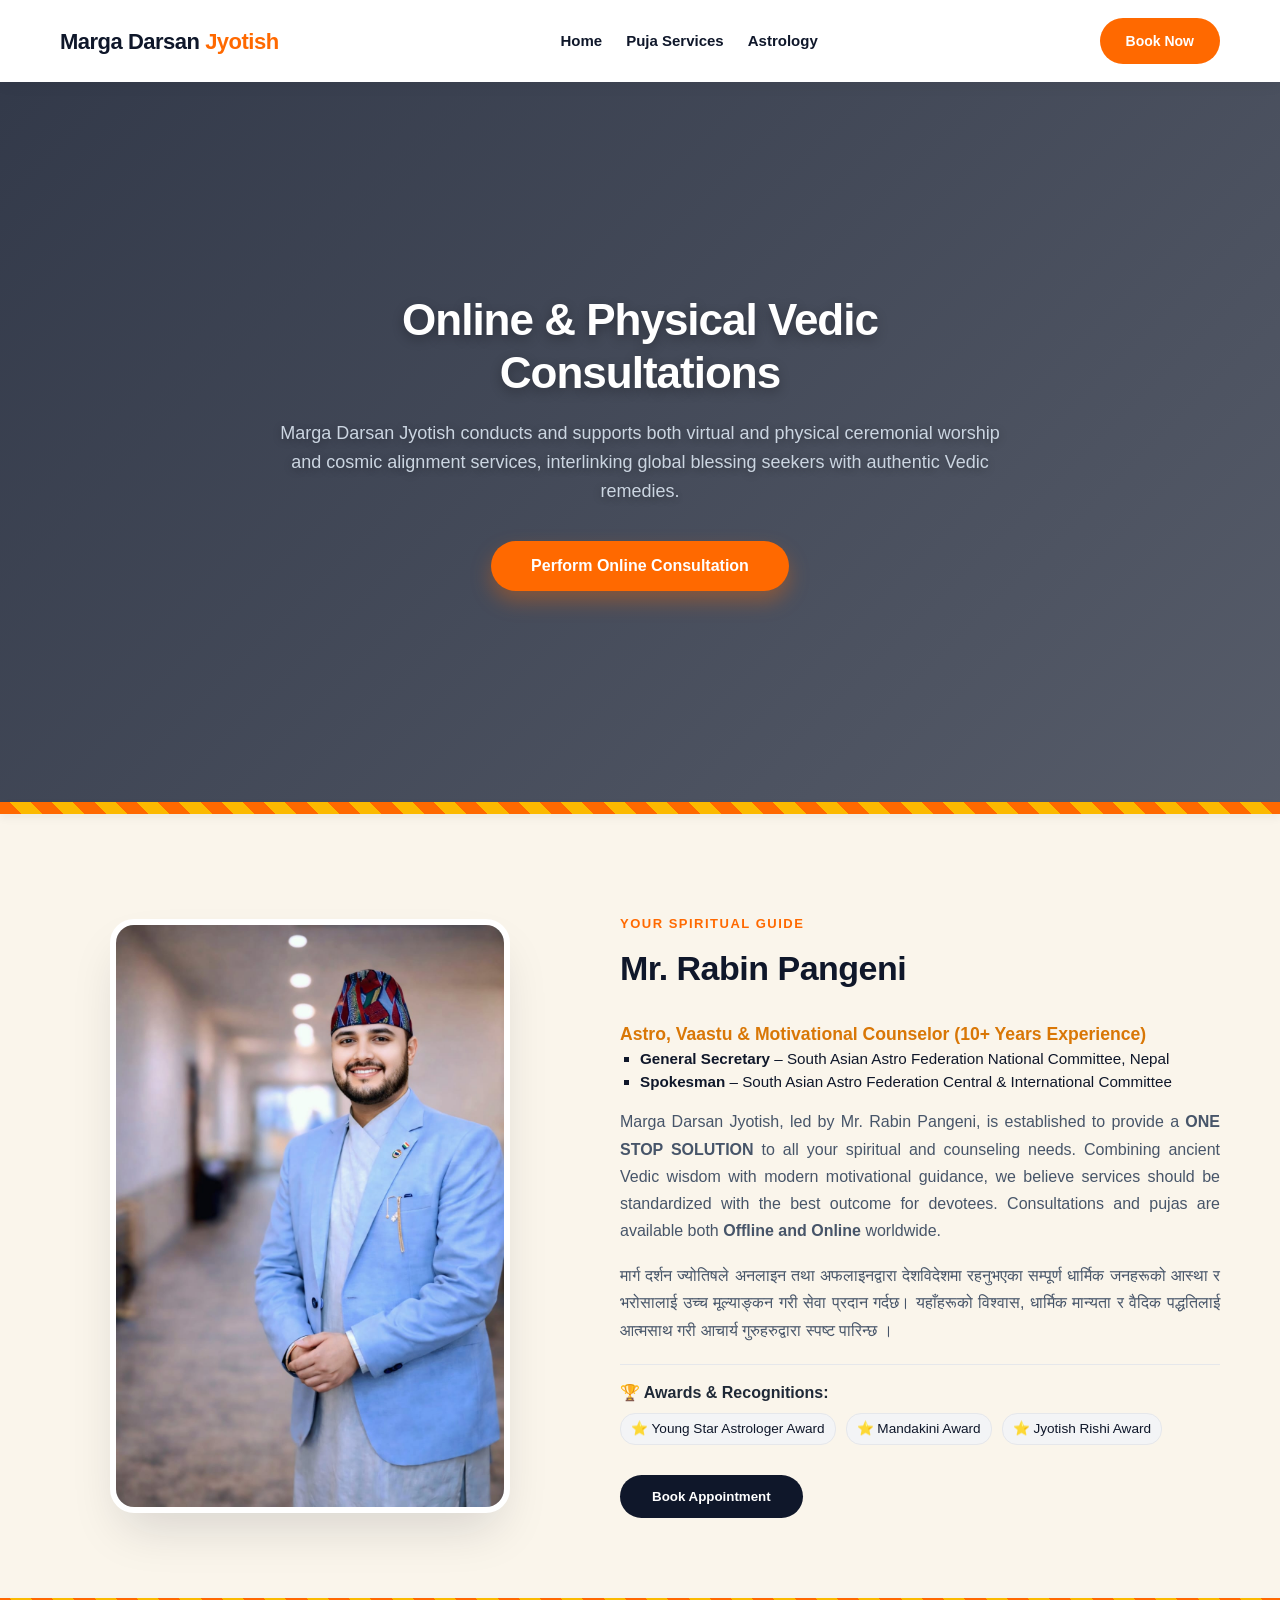
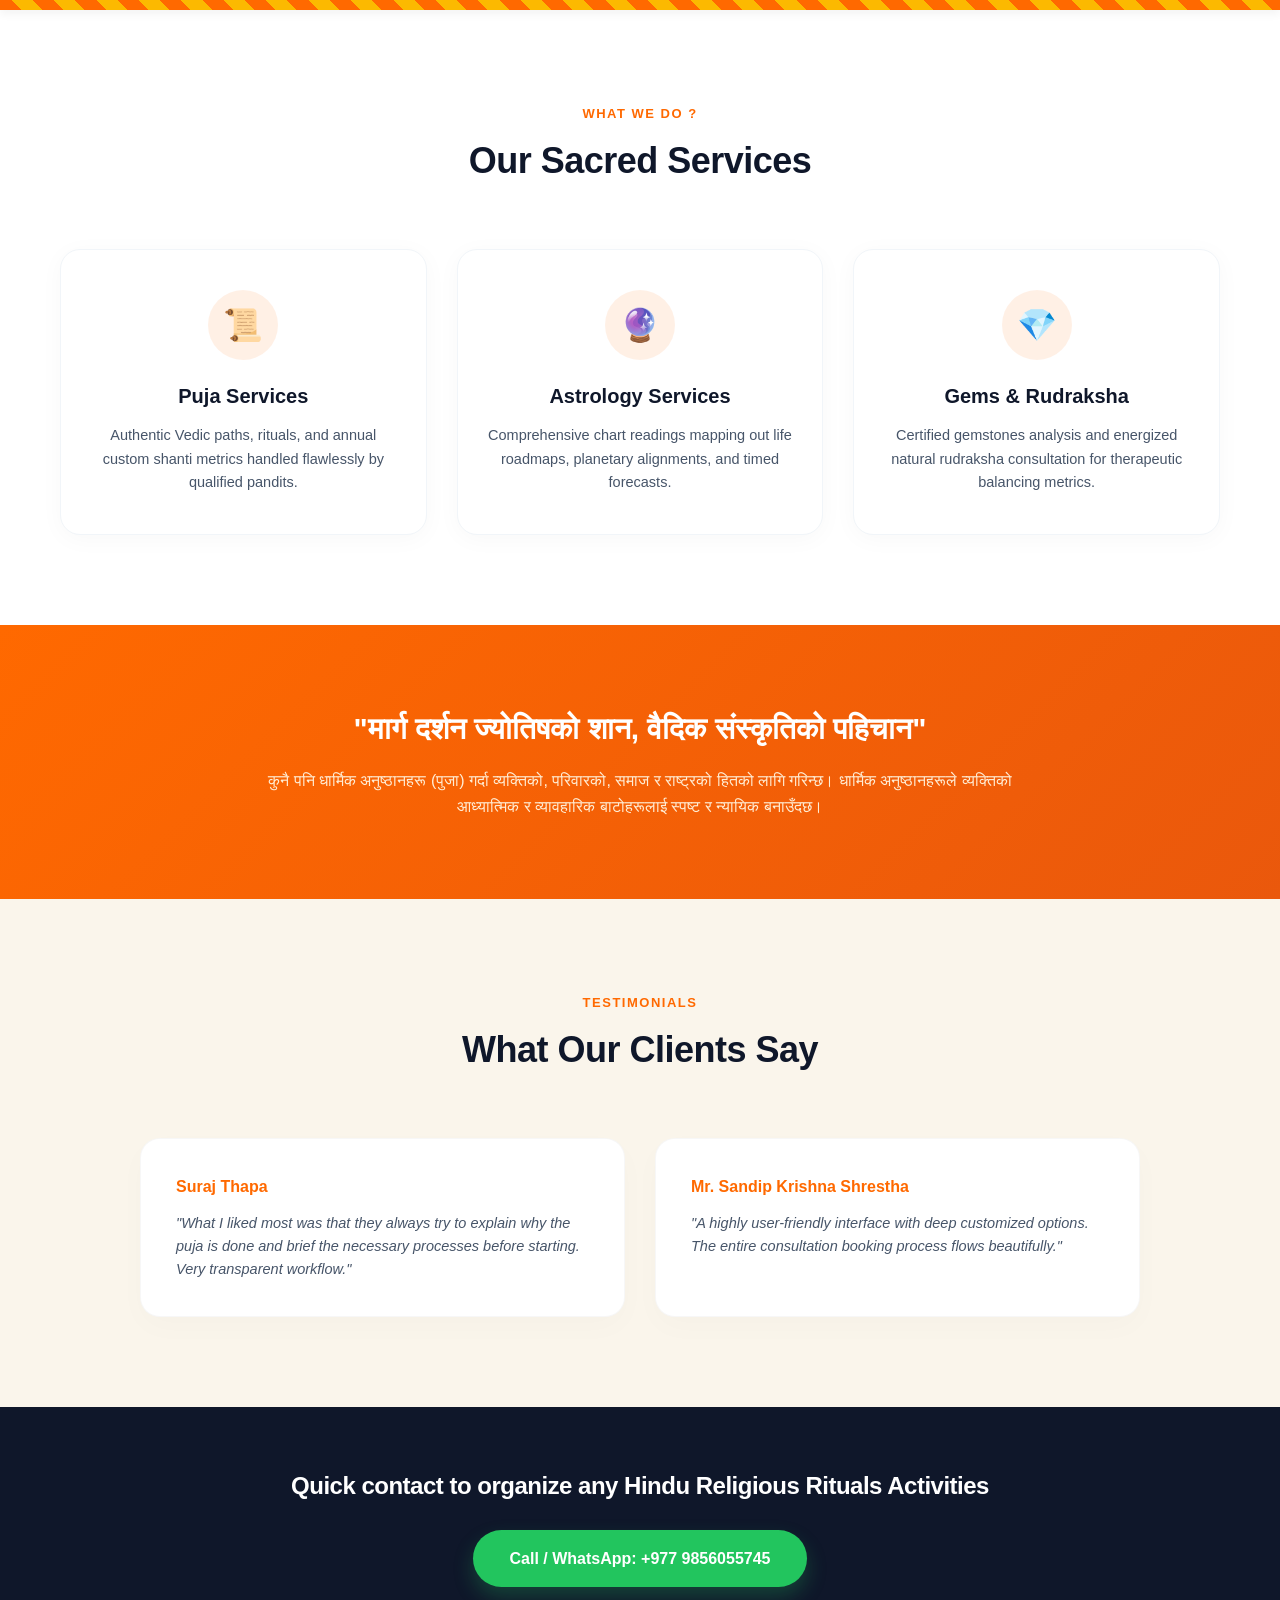
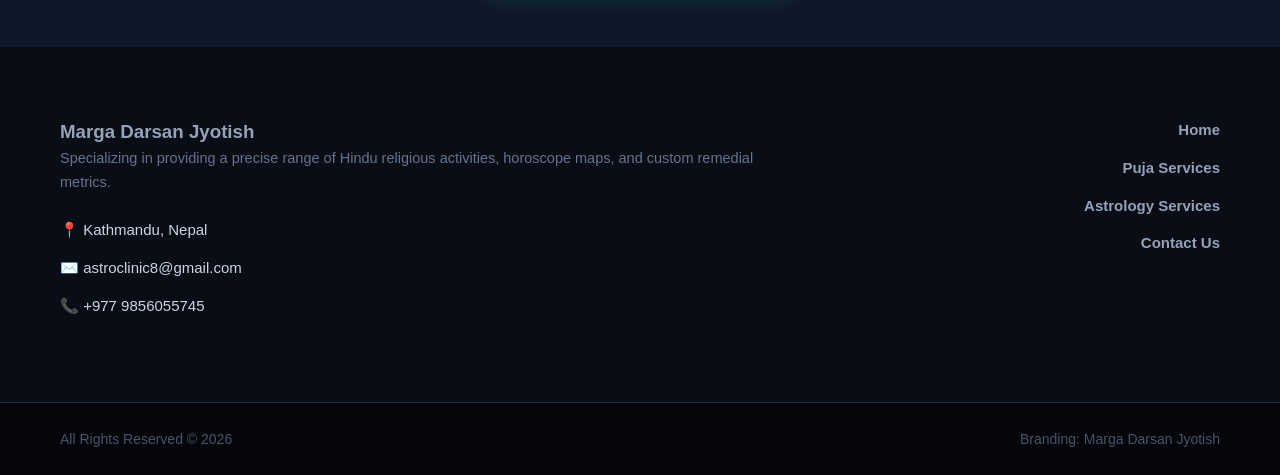
==== commit 3de1c15f: "Add files via upload first commit." ====
--- a/index.html
+++ b/index.html
@@ -1,244 +1,883 @@
 <!DOCTYPE html>
-<html lang="en">
+<html class="no-js" lang="en-US">
 <head>
-  <meta charset="UTF-8">
-  <meta name="viewport" content="width=device-width, initial-scale=1.0">
-  <meta name="description" content="Free browser-based reflex and reaction time games. Play Tap Reaction — test how many targets you can hit in 30 seconds. No download, no account required. Instant play on any device.">
-  <meta name="keywords" content="free reflex games, reaction time game, browser game, tap game, speed test, online games, reaction test, reflex test">
-  <meta name="author" content="Laxman Koirala">
-  <meta property="og:title" content="Free Reflex Games | Test Your Reaction Time — Reflex.GG">
-  <meta property="og:description" content="Play free browser-based reaction and reflex games. No download, no sign-up. Test your speed and beat your best score.">
-  <meta property="og:type" content="website">
-  <title>Free Reflex Games | Test Your Reaction Time — Reflex.GG</title>
-  <script async src="https://pagead2.googlesyndication.com/pagead/js/adsbygoogle.js?client=ca-pub-6633486007043409" crossorigin="anonymous"></script>
-  <link rel="stylesheet" href="style.css">
+    <meta charset="UTF-8">
+    <meta name="viewport" content="width=device-width, initial-scale=1.0, maximum-scale=1.0, user-scalable=no">
+    <title>Marga Darsan Jyotish | Connecting You Spiritually</title>
+    <meta name="description" content="Marga Darsan Jyotish is a beacon of spiritual services, dedicated to providing authentic and meaningful religious experiences on-site and online."/>
+    
+    <style>
+        :root {
+            --orange: #ff6900;
+            --orange-hover: #e55e00;
+            --amber: #fcb900;
+            --navy: #0f172a;
+            --white: #ffffff;
+            --gray-text: #475569;
+            --bg-cream: #faf5eb;
+            --phone-green: #22c55e;
+        }
+
+        * {
+            box-sizing: border-box;
+            margin: 0;
+            padding: 0;
+            font-family: -apple-system, BlinkMacSystemFont, "Segoe UI", Roboto, sans-serif;
+            -webkit-tap-highlight-color: transparent;
+        }
+
+        html {
+            scroll-behavior: smooth;
+        }
+
+        body {
+            background-color: #ffffff;
+            color: var(--navy);
+            line-height: 1.6;
+        }
+
+        .container {
+            width: 100%;
+            max-width: 1200px;
+            margin: 0 auto;
+            padding: 0 20px;
+        }
+
+        /* ================= NAV BAR ================= */
+        .header_section {
+            background: var(--white);
+            padding: 18px 0;
+            position: sticky;
+            top: 0;
+            z-index: 1000;
+            box-shadow: 0 2px 15px rgba(0,0,0,0.06);
+        }
+
+        .header_box {
+            display: flex;
+            justify-content: space-between;
+            align-items: center;
+        }
+
+        .logo-text {
+            font-size: 22px;
+            font-weight: 800;
+            letter-spacing: -0.5px;
+            color: var(--navy);
+            text-decoration: none;
+            z-index: 1002; /* Keeps logo visible above mobile menu drawer */
+        }
+
+        .logo-text span {
+            color: var(--orange);
+        }
+
+        .header_menu ul {
+            display: flex;
+            gap: 24px;
+            list-style: none;
+        }
+
+        .header_menu ul li a {
+            text-decoration: none;
+            color: var(--navy);
+            font-weight: 700;
+            font-size: 15px;
+            transition: color 0.2s;
+        }
+
+        .header_menu ul li a:hover {
+            color: var(--orange);
+        }
+
+        .header_btn .text {
+            background: var(--orange);
+            color: var(--white);
+            padding: 12px 26px;
+            border-radius: 36px;
+            font-weight: 700;
+            font-size: 14px;
+            cursor: pointer;
+            transition: all 0.2s ease;
+        }
+
+        .header_btn .text:hover {
+            background: var(--orange-hover);
+            transform: translateY(-1px);
+        }
+
+        /* Mobile Hamburger Menu Toggle Button */
+        .menu_bar_box {
+            display: none;
+            cursor: pointer;
+            z-index: 1002;
+            background: none;
+            border: none;
+            outline: none;
+        }
+
+        .menu_bar {
+            display: flex;
+            flex-direction: column;
+            gap: 5px;
+            width: 25px;
+        }
+
+        .menu_bar span {
+            display: block;
+            width: 100%;
+            height: 3px;
+            background: var(--navy);
+            border-radius: 2px;
+            transition: all 0.3s ease;
+        }
+
+        /* Hamburger Animation Transforms to 'X' icon when active */
+        .menu_bar_box.open .one { transform: rotate(45deg) translate(5px, 6px); }
+        .menu_bar_box.open .two { opacity: 0; }
+        .menu_bar_box.open .three { transform: rotate(-45deg) translate(5px, -6px); }
+
+        /* ================= MOBILE SLIDEOUT DRAWER MENU ================= */
+        .mobile_menu_overlay {
+            position: fixed;
+            top: 0; left: 0; width: 100%; height: 100vh;
+            background: var(--white);
+            z-index: 1001;
+            display: flex;
+            flex-direction: column;
+            justify-content: center;
+            align-items: center;
+            transform: translateX(100%);
+            transition: transform 0.4s cubic-bezier(0.4, 0, 0.2, 1);
+        }
+
+        .mobile_menu_overlay.open {
+            transform: translateX(0);
+        }
+
+        .mobile_menu_overlay ul {
+            list-style: none;
+            text-align: center;
+            display: flex;
+            flex-direction: column;
+            gap: 25px;
+        }
+
+        .mobile_menu_overlay ul li a {
+            text-decoration: none;
+            color: var(--navy);
+            font-size: 22px;
+            font-weight: 800;
+        }
+
+        /* ================= PREMIUM HERO SLIDER ================= */
+        .hero {
+            position: relative;
+            color: var(--white);
+            padding: 120px 0;
+            text-align: center;
+            overflow: hidden;
+            min-height: 80vh;
+            display: flex;
+            align-items: center;
+        }
+
+        .hero-slide {
+            position: absolute;
+            top: 0; left: 0; width: 100%; height: 100%;
+            background-size: cover;
+            background-position: center center;
+            background-repeat: no-repeat;
+            opacity: 0;
+            transition: opacity 1.5s ease-in-out;
+            z-index: 1;
+        }
+
+        .hero-slide.active { opacity: 1; }
+
+        .hero-overlay {
+            position: absolute;
+            top: 0; left: 0; width: 100%; height: 100%;
+            background: linear-gradient(135deg, rgba(15, 23, 42, 0.85) 0%, rgba(15, 23, 42, 0.7) 100%);
+            z-index: 2;
+        }
+
+        .slider-text-grid {
+            max-width: 750px;
+            margin: 0 auto;
+            position: relative;
+            z-index: 3;
+        }
+
+        .slider-text-grid h2 {
+            font-size: 44px;
+            font-weight: 800;
+            margin-bottom: 20px;
+            line-height: 1.2;
+            letter-spacing: -1px;
+            text-shadow: 0 4px 12px rgba(0,0,0,0.3);
+        }
+
+        .slider-text-grid p {
+            font-size: 18px;
+            margin-bottom: 35px;
+            color: #cbd5e1;
+            text-shadow: 0 2px 8px rgba(0,0,0,0.3);
+        }
+
+        .slider-text-grid .btn {
+            display: inline-block;
+            background: var(--orange);
+            color: var(--white);
+            text-decoration: none;
+            padding: 16px 40px;
+            border-radius: 36px;
+            font-weight: 700;
+            font-size: 16px;
+            box-shadow: 0 10px 20px rgba(255, 105, 0, 0.35);
+            transition: all 0.2s ease;
+            cursor: pointer;
+            border: none;
+        }
+
+        .slider-text-grid .btn:hover {
+            background: var(--orange-hover);
+            transform: translateY(-2px);
+        }
+
+        /* ================= MARIGOLD SEPARATORS ================= */
+        .marigold-band {
+            height: 12px;
+            background: repeating-linear-gradient(45deg, var(--orange), var(--orange) 15px, var(--amber) 15px, var(--amber) 30px);
+            box-shadow: 0 4px 10px rgba(0,0,0,0.05);
+            position: relative;
+            z-index: 10;
+        }
+
+        /* ================= PROFILE INTRODUCTION ================= */
+        .introduction_section_box {
+            padding: 100px 0 80px 0;
+            background: var(--bg-cream);
+            scroll-margin-top: 80px;
+        }
+
+        .introduction_box {
+            display: grid;
+            grid-template-columns: 1fr 1.2fr;
+            gap: 60px;
+            align-items: center;
+        }
+
+        .intro-image-container {
+            width: 100%;
+            max-width: 400px;
+            margin: 0 auto;
+            border-radius: 24px;
+            overflow: hidden;
+            box-shadow: 0 25px 50px -12px rgba(15, 23, 42, 0.15);
+            border: 6px solid var(--white);
+            background-color: #f1f5f9;
+        }
+
+        .intro-image-container img {
+            width: 100%;
+            height: auto;
+            display: block;
+            object-fit: cover;
+        }
+
+        .text_box .title span {
+            color: var(--orange);
+            font-weight: 800;
+            font-size: 13px;
+            text-transform: uppercase;
+            letter-spacing: 1.5px;
+            display: block;
+            margin-bottom: 6px;
+        }
+
+        .text_box .title h3 {
+            font-size: 34px;
+            font-weight: 800;
+            margin-bottom: 24px;
+            color: var(--navy);
+            letter-spacing: -0.5px;
+        }
+
+        .text_box .description p {
+            color: var(--gray-text);
+            margin-bottom: 18px;
+            font-size: 16px;
+            line-height: 1.7;
+            text-align: justify;
+        }
+
+        .introduction_btn .btn {
+            display: inline-block;
+            background: var(--navy);
+            color: var(--white);
+            text-decoration: none;
+            padding: 14px 32px;
+            border-radius: 36px;
+            font-weight: 700;
+            margin-top: 10px;
+            transition: all 0.2s ease;
+            border: none;
+            cursor: pointer;
+        }
+
+        /* ================= SERVICES GRID ================= */
+        .our_services {
+            padding: 90px 0;
+            background: #ffffff;
+        }
+
+        .our_service_title {
+            text-align: center;
+            max-width: 700px;
+            margin: 0 auto 60px auto;
+        }
+
+        .our_service_title span { color: var(--orange); font-weight: 800; font-size: 13px; letter-spacing: 1.5px; text-transform: uppercase;}
+        .our_service_title h2 { font-size: 36px; font-weight: 800; margin-top: 6px; letter-spacing: -0.5px;}
+
+        .our_service_item_box {
+            display: grid;
+            grid-template-columns: repeat(3, 1fr);
+            gap: 30px;
+        }
+
+        .service-card-link {
+            text-decoration: none;
+            color: inherit;
+            display: block;
+        }
+
+        .our_service_item {
+            background: #ffffff;
+            padding: 40px 24px;
+            border-radius: 20px;
+            box-shadow: 0 4px 25px rgba(15, 23, 42, 0.03);
+            text-align: center;
+            transition: all 0.3s cubic-bezier(0.4, 0, 0.2, 1);
+            border: 1px solid #f1f5f9;
+            cursor: pointer;
+        }
+
+        .our_service_item:hover {
+            transform: translateY(-6px);
+            box-shadow: 0 20px 35px rgba(234, 88, 12, 0.08);
+            border-color: rgba(255, 105, 0, 0.2);
+        }
+
+        .service-icon-avatar {
+            width: 70px;
+            height: 70px;
+            background: rgba(255, 105, 0, 0.1);
+            border-radius: 50%;
+            display: flex;
+            align-items: center;
+            justify-content: center;
+            font-size: 32px;
+            margin: 0 auto 20px auto;
+        }
+
+        .our_service_item h5 { font-size: 20px; font-weight: 800; margin-bottom: 12px; color: var(--navy); }
+        .our_service_item p { font-size: 14.5px; color: var(--gray-text); line-height: 1.6; }
+
+        /* ================= VISION BANNER ================= */
+        .our_vision_section {
+            padding: 80px 20px;
+            color: var(--white);
+            text-align: center;
+            background: linear-gradient(135deg, var(--orange) 0%, #ea580c 100%);
+        }
+
+        .our_vision_box h3 { font-size: 30px; font-weight: 800; margin-bottom: 15px; }
+        .our_vision_box p { font-size: 16px; max-width: 800px; margin: 0 auto; color: #ffedd5; }
+
+        /* ================= TESTIMONIALS ================= */
+        .tesimonial_section {
+            padding: 90px 0;
+            background: var(--bg-cream);
+        }
+
+        .testimonial_slider_box {
+            display: grid;
+            grid-template-columns: repeat(2, 1fr);
+            gap: 30px;
+            max-width: 1000px;
+            margin: 40px auto 0 auto;
+        }
+
+        .testimonial_items {
+            background: var(--white);
+            padding: 35px;
+            border-radius: 20px;
+            box-shadow: 0 10px 30px rgba(0,0,0,0.02);
+            border: 1px solid rgba(0,0,0,0.03);
+        }
+
+        .testimonial_items h6 { font-size: 16px; font-weight: 800; margin-bottom: 12px; color: var(--orange); }
+        .testimonial_items p { font-size: 14.5px; color: var(--gray-text); font-style: italic; line-height: 1.6; }
+
+        /* ================= QUICK CONTACT BANNER ================= */
+        .orangesection {
+            background: var(--navy);
+            color: var(--white);
+            padding: 60px 20px;
+            text-align: center;
+        }
+
+        .know_more_box h3 { font-size: 24px; font-weight: 800; margin-bottom: 24px; letter-spacing: -0.5px; }
+
+        .btn-call-banner {
+            display: inline-flex;
+            align-items: center;
+            gap: 10px;
+            background: var(--phone-green);
+            color: white;
+            text-decoration: none;
+            padding: 16px 36px;
+            border-radius: 30px;
+            font-weight: 700;
+            font-size: 16px;
+            box-shadow: 0 10px 20px rgba(34, 197, 94, 0.25);
+        }
+
+        /* ================= FOOTER COMPONENT ================= */
+        .footer_section {
+            background: #090d16;
+            color: #94a3b8;
+            padding: 70px 0;
+        }
+
+        .footer_box {
+            display: grid;
+            grid-template-columns: 2fr 1fr;
+            gap: 60px;
+        }
+
+        .footer_logo_box h3 { color: #fff; font-size: 26px; font-weight: 800; margin-bottom: 15px; }
+        .footer_logo_box h3 span { color: var(--orange); }
+        .footer_text p { margin-bottom: 24px; font-size: 14.5px; color: #64748b; }
+
+        .footer_contact_deails ul { list-style: none; }
+        .footer_contact_deails ul li { margin-bottom: 14px; font-size: 15px; color: #cbd5e1; }
+
+        .footer_menu ul { list-style: none; display: flex; flex-direction: column; gap: 12px; align-items: flex-end;}
+        .footer_menu ul li a { color: #94a3b8; text-decoration: none; font-size: 15px; font-weight: 600;}
+
+        .copyright_section {
+            background: #04060b;
+            color: #475569;
+            padding: 25px 0;
+            font-size: 14px;
+            border-top: 1px solid #1e293b;
+        }
+
+        .copyright_box { display: flex; justify-content: space-between; }
+
+        /* Mobile Bottom Fixed Ribbon Bar */
+        .sticky-action-bar {
+            position: fixed;
+            bottom: 0; left: 0; right: 0;
+            background: #ffffff;
+            box-shadow: 0 -10px 30px rgba(0,0,0,0.08);
+            display: grid;
+            grid-template-columns: 1fr 1fr;
+            gap: 12px;
+            padding: 14px 16px;
+            z-index: 999;
+        }
+
+        .bar-btn-call {
+            background: var(--phone-green);
+            color: #ffffff;
+            text-decoration: none;
+            display: flex;
+            align-items: center;
+            justify-content: center;
+            height: 50px;
+            border-radius: 30px;
+            font-size: 15px;
+            font-weight: 700;
+        }
+
+        .bar-btn-book {
+            background: var(--orange);
+            color: #ffffff;
+            border: none;
+            border-radius: 30px;
+            font-size: 15px;
+            font-weight: 700;
+            cursor: pointer;
+        }
+
+        /* ================= POPUP OVERLAY MODAL ================= */
+        .modal-overlay {
+            position: fixed;
+            top: 0; left: 0; right: 0; bottom: 0;
+            background: rgba(15, 23, 42, 0.6);
+            backdrop-filter: blur(4px);
+            z-index: 10000;
+            display: none;
+            justify-content: center;
+            align-items: center;
+            padding: 16px;
+        }
+
+        .modal-card {
+            background: #ffffff;
+            width: 100%;
+            max-width: 490px;
+            max-height: 85vh;
+            overflow-y: auto;
+            border-radius: 24px;
+            padding: 30px;
+            position: relative;
+        }
+
+        .close-modal {
+            position: absolute;
+            top: 18px; right: 18px;
+            font-size: 26px; cursor: pointer; color: #94a3b8; font-weight: bold;
+        }
+
+        .form-group { margin-bottom: 16px; }
+        .grid-split { display: grid; grid-template-columns: 1fr 1fr; gap: 12px; }
+        label { display: block; font-size: 12px; font-weight: 700; margin-bottom: 5px; text-transform: uppercase; color: var(--navy);}
+        input, select, textarea { width: 100%; height: 50px; padding: 0 16px; font-size: 16px; border: 1px solid #cbd5e1; border-radius: 10px; outline: none; background: #f8fafc; color: var(--navy); }
+        textarea { height: auto; padding: 12px; }
+        input:focus, select:focus, textarea:focus { border-color: var(--orange); background: #fff; box-shadow: 0 0 0 4px rgba(255, 105, 0, 0.1); }
+        .btn-submit { width: 100%; height: 52px; background: var(--orange); color: #ffffff; border: none; border-radius: 30px; font-size: 16px; font-weight: 700; cursor: pointer; margin-top: 5px; }
+
+        /* ================= BREAKPOINTS media QUERY ================= */
+        @media (max-width: 768px) {
+            .header_menu, .header_btn { display: none; }
+            .menu_bar_box { display: block; } /* Displays the hamburger button icon layout */
+            .introduction_box, .footer_box { grid-template-columns: 1fr; gap: 40px; }
+            .our_service_item_box, .testimonial_slider_box { grid-template-columns: 1fr; gap: 20px; }
+            .footer_menu ul { align-items: flex-start; }
+            .slider-text-grid h2 { font-size: 32px; }
+            .copyright_box { flex-direction: column; gap: 10px; text-align: center; }
+            .intro-image-container { max-width: 320px; }
+            body { padding-bottom: 80px; }
+        }
+
+        @media (min-width: 769px) {
+            .sticky-action-bar { display: none; }
+        }
+    </style>
 </head>
 <body>
-<div class="page-wrap">
-
-  <header class="site-header">
-    <div class="header-inner">
-      <a href="index.html" class="site-logo">REFLEX<span>.GG</span></a>
-      <nav class="site-nav">
-        <a href="index.html" class="active">Games</a>
-        <a href="blog.html">Guides</a>
-        <a href="about.html">About</a>
-        <a href="contact.html">Contact</a>
-      </nav>
+
+    <header class="header_section">
+        <div class="container header_box">
+            <a href="#" class="logo-text">Marga Darsan <span>Jyotish</span></a>
+            
+            <nav class="header_menu">
+                <ul>
+                    <li><a href="#">Home</a></li>
+                    <li><a href="services.html">Puja Services</a></li>
+                    <li><a href="#rabin-pangeni">Astrology</a></li>
+                </ul>
+            </nav>
+
+            <div class="header_btn" onclick="toggleModal(true)">
+                <div class="text">Book Now</div>
+            </div>
+
+            <button class="menu_bar_box" id="menuToggleBtn" onclick="toggleMobileMenu()">
+                <div class="menu_bar">
+                    <span class="one"></span>
+                    <span class="two"></span>
+                    <span class="three"></span>
+                </div>
+            </button>
+        </div>
+    </header>
+
+    <div class="mobile_menu_overlay" id="mobileDrawerOverlay">
+        <ul>
+            <li><a href="#" onclick="toggleMobileMenu()">Home</a></li>
+            <li><a href="services.html" onclick="toggleMobileMenu()">Puja Services</a></li>
+            <li><a href="#rabin-pangeni" onclick="toggleMobileMenu()">Astrology</a></li>
+            <li><button class="bar-btn-book" onclick="toggleModal(true); toggleMobileMenu();" style="padding: 12px 35px; border:none; font-size:18px;">Book Now</button></li>
+        </ul>
     </div>
-  </header>
-
-  <div class="ad-wrap">
-    <ins class="adsbygoogle" style="display:block" data-ad-client="ca-pub-6633486007043409" data-ad-slot="auto" data-ad-format="auto" data-full-width-responsive="true"></ins>
-    <script>(adsbygoogle = window.adsbygoogle || []).push({});</script>
-  </div>
-
-  <main>
 
     <section class="hero">
-      <div class="container">
-        <div class="hero-tag">100% Free · No Download · No Sign-Up</div>
-        <h1>Test Your<br><em>Reflexes</em></h1>
-        <p>How fast are your reactions? Play Tap Reaction and find out — click every glowing target in 30 seconds. Free browser games, instant play on any device.</p>
-        <a href="game.html" class="btn btn-primary btn-large">▶ &nbsp;Play Tap Reaction — Free</a>
-      </div>
+        <div class="hero-slide active" style="background-image: url('1_slide.png');"></div>
+        <div class="hero-slide" style="background-image: url('2_slide.png');"></div>
+        <div class="hero-slide" style="background-image: url('3_slide.png');"></div>
+        
+        <div class="hero-overlay"></div>
+
+        <div class="container">
+            <div class="slider-text-grid">
+                <h2>Online & Physical Vedic Consultations</h2>
+                <p>Marga Darsan Jyotish conducts and supports both virtual and physical ceremonial worship and cosmic alignment services, interlinking global blessing seekers with authentic Vedic remedies.</p>
+                <button class="btn" onclick="toggleModal(true)">Perform Online Consultation</button>
+            </div>
+        </div>
     </section>
 
-    <div class="ad-wrap">
-      <ins class="adsbygoogle" style="display:block; text-align:center;" data-ad-layout="in-article" data-ad-format="fluid" data-ad-client="ca-pub-6633486007043409" data-ad-slot="auto"></ins>
-      <script>(adsbygoogle = window.adsbygoogle || []).push({});</script>
+    <div class="marigold-band"></div>
+
+    <section class="introduction_section_box" id="rabin-pangeni">
+        <div class="container introduction_box">
+            <div class="intro-image-container">
+                <img src="guru.jpeg" alt="Astrologer Guru Ji">
+            </div>
+            <div class="text_box">
+                <div class="title">
+                    <span>Your Spiritual Guide</span>
+                    <h3>Mr. Rabin Pangeni</h3>
+                    <p style="font-size: 1.1rem; color: #d97706; font-weight: 600; margin-top: 5px;">
+                        Astro, Vaastu & Motivational Counselor (10+ Years Experience)
+                    </p>
+                </div>
+                
+                <div class="description">
+                    <ul style="list-style-type: square; margin-bottom: 15px; padding-left: 20px; font-size: 0.95rem; line-height: 1.5;">
+                        <li><strong>General Secretary</strong> – South Asian Astro Federation National Committee, Nepal</li>
+                        <li><strong>Spokesman</strong> – South Asian Astro Federation Central & International Committee</li>
+                    </ul>
+
+                    <p>Marga Darsan Jyotish, led by Mr. Rabin Pangeni, is established to provide a <strong>ONE STOP SOLUTION</strong> to all your spiritual and counseling needs. Combining ancient Vedic wisdom with modern motivational guidance, we believe services should be standardized with the best outcome for devotees. Consultations and pujas are available both <strong>Offline and Online</strong> worldwide.</p>
+                    <p>मार्ग दर्शन ज्योतिषले अनलाइन तथा अफलाइनद्वारा देशविदेशमा रहनुभएका सम्पूर्ण धार्मिक जनहरूको आस्था र भरोसालाई उच्च मूल्याङ्कन गरी सेवा प्रदान गर्दछ। यहाँहरूको विश्वास, धार्मिक मान्यता र वैदिक पद्धतिलाई आत्मसाथ गरी आचार्य गुरुहरुद्वारा स्पष्ट पारिन्छ ।</p>
+                    
+                    <div class="awards_section" style="margin-top: 20px; border-top: 1px solid #e5e7eb; padding-top: 15px;">
+                        <h4 style="margin-bottom: 8px; color: #1f2937; font-size: 1rem;">🏆 Awards & Recognitions:</h4>
+                        <div style="display: flex; gap: 10px; flex-wrap: wrap; font-size: 0.85rem;">
+                            <span style="background: #f3f4f6; padding: 4px 10px; border-radius: 15px; border: 1px solid #e5e7eb;">⭐ Young Star Astrologer Award</span>
+                            <span style="background: #f3f4f6; padding: 4px 10px; border-radius: 15px; border: 1px solid #e5e7eb;">⭐ Mandakini Award</span>
+                            <span style="background: #f3f4f6; padding: 4px 10px; border-radius: 15px; border: 1px solid #e5e7eb;">⭐ Jyotish Rishi Award</span>
+                        </div>
+                    </div>
+                </div>
+                
+                <div class="introduction_btn" onclick="toggleModal(true)" style="margin-top: 20px;">
+                    <button class="btn">Book Appointment</button>
+                </div>
+            </div>
+        </div>
+    </section>
+
+    <div class="marigold-band"></div>
+
+    <section class="our_services">
+        <div class="container">
+            <div class="our_service_title">
+                <span>WHAT WE DO ?</span>
+                <h2>Our Sacred Services</h2>
+            </div>
+            <div class="our_service_item_box">
+                
+                <a href="services.html" class="service-card-link" style="width: 100%;">
+                    <div class="our_service_item">
+                        <div class="service-icon-avatar">📜</div>
+                        <h5>Puja Services</h5>
+                        <p>Authentic Vedic paths, rituals, and annual custom shanti metrics handled flawlessly by qualified pandits.</p>
+                    </div>
+                </a>
+
+                <a href="#rabin-pangeni" class="service-card-link" style="width: 100%;">
+                    <div class="our_service_item">
+                        <div class="service-icon-avatar">🔮</div>
+                        <h5>Astrology Services</h5>
+                        <p>Comprehensive chart readings mapping out life roadmaps, planetary alignments, and timed forecasts.</p>
+                    </div>
+                </a>
+
+                <div class="our_service_item" onclick="toggleModal(true)">
+                    <div class="service-icon-avatar">💎</div>
+                    <h5>Gems & Rudraksha</h5>
+                    <p>Certified gemstones analysis and energized natural rudraksha consultation for therapeutic balancing metrics.</p>
+                </div>
+            </div>
+        </div>
+    </section>
+
+    <section class="our_vision_section">
+        <div class="container our_vision_box">
+            <h3>"मार्ग दर्शन ज्योतिषको शान, वैदिक संस्कृतिको पहिचान"</h3>
+            <p>कुनै पनि धार्मिक अनुष्ठानहरू (पुजा) गर्दा व्यक्तिको, परिवारको, समाज र राष्ट्रको हितको लागि गरिन्छ। धार्मिक अनुष्ठानहरूले व्यक्तिको आध्यात्मिक र व्यावहारिक बाटोहरूलाई स्पष्ट र न्यायिक बनाउँदछ।</p>
+        </div>
+    </section>
+
+    <section class="tesimonial_section">
+        <div class="container">
+            <div class="our_service_title">
+                <span>TESTIMONIALS</span>
+                <h2>What Our Clients Say</h2>
+            </div>
+            <div class="testimonial_slider_box">
+                <div class="testimonial_items">
+                    <h6>Suraj Thapa</h6>
+                    <p>"What I liked most was that they always try to explain why the puja is done and brief the necessary processes before starting. Very transparent workflow."</p>
+                </div>
+                <div class="testimonial_items">
+                    <h6>Mr. Sandip Krishna Shrestha</h6>
+                    <p>"A highly user-friendly interface with deep customized options. The entire consultation booking process flows beautifully."</p>
+                </div>
+            </div>
+        </div>
+    </section>
+
+    <section class="orangesection">
+        <div class="container know_more_box">
+            <h3>Quick contact to organize any Hindu Religious Rituals Activities</h3>
+            <a href="tel:+9779856055745" class="btn-call-banner">
+                Call / WhatsApp: +977 9856055745
+            </a>
+        </div>
+    </section>
+
+    <footer class="footer_section">
+        <div class="container footer_box">
+            <div class="footer_item_box left">
+                <h3>Marga Darsan <span>Jyotish</span></h3>
+                <div class="footer_text">
+                    <p>Specializing in providing a precise range of Hindu religious activities, horoscope maps, and custom remedial metrics.</p>
+                </div>
+                <div class="footer_contact_deails">
+                    <ul>
+                        <li>📍 Kathmandu, Nepal</li>
+                        <li>✉️ astroclinic8@gmail.com</li>
+                        <li>📞 +977 9856055745</li>
+                    </ul>
+                </div>
+            </div>
+            <div class="footer_item_box right">
+                <nav class="footer_menu">
+                    <ul>
+                        <li><a href="#">Home</a></li>
+                        <li><a href="services.html">Puja Services</a></li>
+                        <li><a href="#rabin-pangeni">Astrology Services</a></li>
+                        <li><a href="#" onclick="toggleModal(true)">Contact Us</a></li>
+                    </ul>
+                </nav>
+            </div>
+        </div>
+    </footer>
+
+    <section class="copyright_section">
+        <div class="container copyright_box">
+            <span>All Rights Reserved &copy; 2026</span>
+            <span>Branding: Marga Darsan Jyotish</span>
+        </div>
+    </section>
+
+    <div class="sticky-action-bar">
+        <a href="tel:+9779856055745" class="bar-btn-call">📞 Call / WhatsApp</a>
+        <button class="bar-btn-book" onclick="toggleModal(true)">Book Online</button>
     </div>
 
-    <!-- GAMES GRID -->
-    <section class="section">
-      <div class="container">
-        <h2 class="section-title">All Games</h2>
-        <p class="section-sub">Free to play in your browser. No account needed. Scores saved locally on your device.</p>
-        <div class="games-grid">
-          <a href="game.html" class="game-card">
-            <div class="game-card-thumb">🎯</div>
-            <div class="game-card-body">
-              <div class="game-card-title">Tap Reaction</div>
-              <p class="game-card-desc">The classic reflex test. A glowing target appears at a random position — click or tap it before it moves. Each hit earns points, and consecutive hits build streak bonuses. 30 seconds, then your final score is revealed. Can you beat 50?</p>
-            </div>
-            <div class="game-card-footer">
-              <span class="badge badge-cyan">Reaction Speed</span>
-              <span>30 sec</span>
-            </div>
-          </a>
-          <div class="game-card" style="opacity:.45;cursor:default;pointer-events:none;">
-            <div class="game-card-thumb" style="filter:grayscale(1)">⚡</div>
-            <div class="game-card-body">
-              <div class="game-card-title">Speed Tap</div>
-              <p class="game-card-desc">Coming soon. Pure tap speed with no time pressure. Measures your Actions Per Minute (APM) against common benchmarks and tells you where you rank compared to casual players, gamers, and esports professionals.</p>
-            </div>
-            <div class="game-card-footer"><span class="badge badge-gold">Coming Soon</span></div>
-          </div>
-          <div class="game-card" style="opacity:.45;cursor:default;pointer-events:none;">
-            <div class="game-card-thumb" style="filter:grayscale(1)">🧠</div>
-            <div class="game-card-body">
-              <div class="game-card-title">Memory Flash</div>
-              <p class="game-card-desc">Coming soon. Memorise a flashing sequence of targets and reproduce it in order without mistakes. Each successful round adds one more step to the sequence. Tests your working memory as much as your raw reaction speed.</p>
-            </div>
-            <div class="game-card-footer"><span class="badge badge-gold">Coming Soon</span></div>
-          </div>
-        </div>
-      </div>
-    </section>
-
-    <!-- HOW TO PLAY -->
-    <section class="section" style="background:var(--bg2);padding:64px 0">
-      <div class="container">
-        <h2 class="section-title">How to Play Tap Reaction</h2>
-        <p class="section-sub">Get started in seconds. Here is everything you need to know.</p>
-        <div class="steps">
-          <div class="step">
-            <div class="step-num">01</div>
-            <h3>Press Start</h3>
-            <p>Click the <strong>Start Game</strong> button to begin your 30-second round. The countdown timer and score both reset automatically.</p>
-          </div>
-          <div class="step">
-            <div class="step-num">02</div>
-            <h3>Hit Every Target</h3>
-            <p>A glowing circular target appears at a random position on screen. Click or tap it as quickly as you can. It instantly moves to a new position after each hit.</p>
-          </div>
-          <div class="step">
-            <div class="step-num">03</div>
-            <h3>Build Streak Bonuses</h3>
-            <p>Hitting 5 or more targets in a row without missing earns extra points per hit. A 10-hit streak gives +5 bonus points each time — consistency pays off.</p>
-          </div>
-        </div>
-
-        <div class="prose" style="margin-top:48px;max-width:720px">
-          <h3>Understanding the Scoring System</h3>
-          <p>Every target you click gives you 1 base point. The real scoring comes from streaks. Hit 5 in a row and each subsequent hit is worth 2 points. Hit 10 in a row and you earn 6 points per hit. Missing a target resets your streak to zero immediately, so staying accurate matters as much as being fast. A player who hits 40 targets at 100% accuracy can outscore someone who hits 60 targets but frequently misses and resets their streak.</p>
-          <p>The timer bar at the top of the game depletes steadily over 30 seconds. When it drops below 30% remaining, it turns red to signal your final push. The game ends the moment the timer hits zero and your score is locked.</p>
-
-          <h3>Tips for Improving Your Score</h3>
-          <ul>
-            <li><strong>Prioritise accuracy over raw speed.</strong> Streaks compound your score dramatically. One missed click can cost you more in lost bonus potential than the time saved by clicking recklessly.</li>
-            <li><strong>Relax your eyes and scan the full field.</strong> The target can appear anywhere. Try to keep your gaze centred and use your peripheral vision rather than chasing the target after it moves.</li>
-            <li><strong>Warm up before going for a high score.</strong> Play one or two casual rounds to calibrate your hand-eye coordination. Your reaction time improves noticeably after the first round as your brain adjusts.</li>
-            <li><strong>Use a mouse on desktop.</strong> Mouse clicks register faster and with more precision than touchscreen taps, especially on larger monitors. If you are serious about a high score, play with a mouse.</li>
-            <li><strong>Reduce distractions.</strong> Reaction time is genuinely affected by divided attention. Close other browser tabs, silence notifications, and focus entirely on the game during your run.</li>
-            <li><strong>Rest between attempts.</strong> Physical and mental fatigue measurably slows reaction speed. If your scores are declining across attempts, take a 5-minute break before trying again.</li>
-          </ul>
-        </div>
-      </div>
-    </section>
-
-    <div class="ad-wrap">
-      <ins class="adsbygoogle" style="display:block; text-align:center;" data-ad-layout="in-article" data-ad-format="fluid" data-ad-client="ca-pub-6633486007043409" data-ad-slot="auto"></ins>
-      <script>(adsbygoogle = window.adsbygoogle || []).push({});</script>
+    <div class="modal-overlay" id="bookingModal">
+        <div class="modal-card">
+            <span class="close-modal" onclick="toggleModal(false)">×</span>
+            <h3 style="margin-bottom: 5px; color: var(--navy);">Consultation Intake Form</h3>
+            <p style="font-size: 13px; color: var(--gray-text); margin-bottom: 20px;">Provide accurate birth parameters for accurate chart maps calculation.</p>
+            
+            <form action="https://formsubmit.co/astroclinic8@gmail.com" method="POST">
+                <input type="hidden" name="_captcha" value="false">
+                <input type="hidden" name="_template" value="table">
+
+                <div class="form-group">
+                    <label>Full Name</label>
+                    <input type="text" name="Name" required placeholder="e.g., Ram Sharma">
+                </div>
+
+                <div class="grid-split">
+                    <div class="form-group">
+                        <label>Date of Birth</label>
+                        <input type="date" name="DOB" required>
+                    </div>
+                    <div class="form-group">
+                        <label>Exact Time of Birth</label>
+                        <input type="time" name="TOB" required>
+                    </div>
+                </div>
+
+                <div class="form-group">
+                    <label>Place of Birth</label>
+                    <input type="text" name="POB" required placeholder="e.g., Pokhara, Nepal">
+                </div>
+
+                <div class="grid-split">
+                    <div class="form-group">
+                        <label>WhatsApp Phone</label>
+                        <input type="tel" name="Contact Phone" required placeholder="98XXXXXXXX">
+                    </div>
+                    <div class="form-group">
+                        <label>Service Type</label>
+                        <select name="Service">
+                            <option value="Kundali Reading">Kundali Reading</option>
+                            <option value="Career/Business">Career Guidance</option>
+                            <option value="Matchmaking">Marriage Match</option>
+                            <option value="Remedies/Gemstone">Gemstone Consultation</option>
+                            <option value="Others">Others</option>
+                        </select>
+                    </div>
+                </div>
+
+                <div class="form-group">
+                    <label>Preferred Appointment Day & Time</label>
+                    <input type="datetime-local" name="Requested Appointment Slot" required>
+                </div>
+                
+                <div class="form-group">
+                    <label>Email Address</label>
+                    <input type="email" name="Email" required placeholder="e.g., ram@example.com">
+                </div>
+
+                <div class="form-group">
+                    <label>Primary Life Context / Concerns</label>
+                    <textarea name="Message" rows="3" placeholder="Briefly write your goals..."></textarea>
+                </div>
+
+                <button type="submit" class="btn-submit">Submit Details Safely</button>
+            </form>
+        </div>
     </div>
 
-    <!-- SCIENCE -->
-    <section class="section">
-      <div class="container">
-        <h2 class="section-title">What Is Reaction Time?</h2>
-        <p class="section-sub">The science behind why some people respond faster than others — and what you can do about it.</p>
-        <div class="prose" style="max-width:760px">
-          <p>Reaction time is the interval between a stimulus appearing — in this case, a target on screen — and your physical response, which is clicking or tapping. It is usually measured in milliseconds (ms). For a visual stimulus, the average human simple reaction time is approximately <strong>250 milliseconds</strong>, though trained individuals, younger people, and experienced gamers often perform meaningfully faster.</p>
-
-          <h3>Why Does Reaction Speed Matter?</h3>
-          <p>Fast reactions have real-world applications well beyond gaming. Athletes depend on them constantly. A tennis player reading a serve needs to commit to their shot position within milliseconds. A goalkeeper responding to a penalty kick has only fractions of a second to choose a direction. A driver braking for an unexpected obstacle relies entirely on the speed of their visual-motor response chain.</p>
-          <p>In competitive video gaming, reaction time can directly determine the outcome of exchanges. Research on professional esports players has found their average reaction times are measurably faster than the general population — a result of both natural aptitude and thousands of hours of deliberate practice at high intensity.</p>
-
-          <h3>Factors That Affect Your Reactions</h3>
-          <ul>
-            <li><strong>Age.</strong> Reaction speed peaks in the mid-20s and gradually slows over time. Regular training can substantially offset age-related decline.</li>
-            <li><strong>Sleep quality.</strong> Even mild sleep deprivation — one or two hours less than usual — measurably slows reaction time. A fully rested brain processes signals noticeably faster.</li>
-            <li><strong>Caffeine.</strong> Moderate intake has been shown in multiple studies to improve reaction speed by increasing alertness and reducing mental fatigue. Excess caffeine, however, can increase errors.</li>
-            <li><strong>Physical and mental fatigue.</strong> Exhaustion slows the neural pathways responsible for translating visual input into motor output. Reaction time degrades significantly after prolonged effort.</li>
-            <li><strong>Practice and habituation.</strong> Repeated exposure to stimulus-response tasks builds neural efficiency. This is why gamers who use aim trainers daily show measurable improvements over weeks and months.</li>
-            <li><strong>Hardware and display.</strong> Monitor refresh rate, input device latency, and display resolution all influence how quickly a stimulus is perceived and how accurately a response registers.</li>
-          </ul>
-
-          <h3>Can You Train Your Reflexes?</h3>
-          <p>Yes — reaction time is genuinely trainable for most people. While genetics set an upper ceiling, the majority of individuals are operating well below their natural maximum. Short, focused practice sessions build stronger connections between visual cortex and motor cortex. Consistency matters more than duration: 10 minutes of focused reflex practice each day produces better results over a month than occasional long sessions.</p>
-          <p>Games like Tap Reaction are ideal for this kind of training because the stimulus is unpredictable (the target appears in a new random position each time), which prevents your brain from anticipating rather than reacting. Track your scores across sessions to observe real improvement over time.</p>
-          <p><a href="article-reaction-time.html" class="btn btn-ghost" style="margin-top:8px;display:inline-flex">Full guide: How to Improve Reaction Time →</a></p>
-        </div>
-      </div>
-    </section>
-
-    <!-- FAQ -->
-    <section class="section" style="background:var(--bg2);padding:64px 0">
-      <div class="container">
-        <h2 class="section-title">Frequently Asked Questions</h2>
-        <div class="prose" style="max-width:760px">
-
-          <h3>Is Tap Reaction completely free?</h3>
-          <p>Yes — entirely free with no premium tiers, paid upgrades, or account requirement. The site is supported by Google AdSense advertising, which allows all games to stay free for everyone who plays.</p>
-
-          <h3>Does the game work on mobile phones and tablets?</h3>
-          <p>Yes. The game is fully optimised for touchscreen devices. The game field scales to fit your screen automatically, and targets respond to touch events just as accurately as mouse clicks. No app download is required — everything runs in your mobile browser.</p>
-
-          <h3>Are my scores saved anywhere?</h3>
-          <p>Your high score, total play count, and best streak are stored locally in your own browser using the <code>localStorage</code> API. This data lives entirely on your device and is never transmitted to any server. Clearing your browser data will reset your saved scores.</p>
-
-          <h3>What counts as a good score?</h3>
-          <p>First-time players typically score between 20 and 35 in 30 seconds. Players with good hand-eye coordination regularly reach 40 to 55. Consistently scoring above 60 — especially with streak bonuses active — puts you in a genuinely elite tier. Note that mouse players tend to score higher than touchscreen players due to the precision and speed of a physical click.</p>
-
-          <h3>Why does the target change colour?</h3>
-          <p>The target cycles through different colours every 5 consecutive hits as a visual reward for maintaining a streak. The colour change has no effect on gameplay — it is purely a motivational signal to encourage you to keep your streak going.</p>
-
-          <h3>What happens if I miss a target?</h3>
-          <p>Clicking anywhere in the game field that is not the target counts as a miss and immediately resets your streak to zero. Your score itself does not decrease — you simply lose the streak bonus for subsequent hits until you build it back up.</p>
-
-          <h3>Will there be more games added?</h3>
-          <p>Yes. Speed Tap and Memory Flash are in development and will be added as free games when ready. Both will follow the same no-download, instant-play approach as Tap Reaction.</p>
-
-          <h3>Who made this site?</h3>
-          <p>Reflex.GG was built by <strong>Laxman Koirala</strong> as a personal project to provide high-quality, lightweight reflex games that anyone can play instantly for free. Questions or feedback can be sent via the <a href="contact.html">contact page</a>.</p>
-        </div>
-      </div>
-    </section>
-
-    <!-- GUIDES CTA -->
-    <section class="section">
-      <div class="container">
-        <h2 class="section-title">Guides &amp; Articles</h2>
-        <p class="section-sub">Learn how to improve your reaction time, understand the science, and get more from your practice sessions.</p>
-        <div class="games-grid">
-          <a href="article-reaction-time.html" class="game-card">
-            <div class="game-card-thumb" style="font-size:42px">⚡</div>
-            <div class="game-card-body">
-              <div class="game-card-title" style="font-size:18px">How to Improve Your Reaction Time</div>
-              <p class="game-card-desc">A practical, evidence-based guide covering the neuroscience of reaction speed, what factors affect it most, and a structured 4-week training programme you can follow using free browser games.</p>
-            </div>
-            <div class="game-card-footer"><span class="badge badge-cyan">Guide</span><span>8 min read</span></div>
-          </a>
-          <a href="blog.html" class="game-card">
-            <div class="game-card-thumb" style="font-size:42px">📖</div>
-            <div class="game-card-body">
-              <div class="game-card-title" style="font-size:18px">All Guides &amp; Articles</div>
-              <p class="game-card-desc">Browse the full collection of articles on reflex training, gaming performance, reaction time science, and practical tips for getting measurable results from your practice.</p>
-            </div>
-            <div class="game-card-footer"><span class="badge badge-pink">Blog</span><span>View all →</span></div>
-          </a>
-        </div>
-      </div>
-    </section>
-
-    <div class="ad-wrap">
-      <ins class="adsbygoogle" style="display:block" data-ad-client="ca-pub-6633486007043409" data-ad-slot="auto" data-ad-format="auto" data-full-width-responsive="true"></ins>
-      <script>(adsbygoogle = window.adsbygoogle || []).push({});</script>
-    </div>
-  </main>
-
-  <footer class="site-footer">
-    <div class="footer-inner">
-      <div class="footer-copy">© 2025 Reflex.GG · Made by Laxman Koirala</div>
-      <nav class="footer-nav">
-        <a href="blog.html">Guides</a>
-        <a href="about.html">About</a>
-        <a href="contact.html">Contact</a>
-        <a href="privacy.html">Privacy Policy</a>
-      </nav>
-    </div>
-  </footer>
-</div>
-<div id="toast"></div>
+    <script>
+        // Modal Intake Overlay Controller System
+        function toggleModal(show) {
+            const modal = document.getElementById('bookingModal');
+            modal.style.display = show ? 'flex' : 'none';
+            document.body.style.overflow = show ? 'hidden' : 'auto';
+        }
+
+        // NEWLY INSTALLED: Mobile Navigation Slide Drawer Engine Controller
+        function toggleMobileMenu() {
+            const button = document.getElementById('menuToggleBtn');
+            const drawer = document.getElementById('mobileDrawerOverlay');
+            
+            button.classList.toggle('open');
+            drawer.classList.toggle('open');
+            
+            // Prevent body double scrolling when drawer is active
+            if(drawer.classList.contains('open')) {
+                document.body.style.overflow = 'hidden';
+            } else {
+                document.body.style.overflow = 'auto';
+            }
+        }
+
+        // Automatic Hero Fading Slider Image Engine
+        let currentSlideIndex = 0;
+        const slides = document.querySelectorAll('.hero-slide');
+        
+        function advanceSlide() {
+            slides[currentSlideIndex].classList.remove('active');
+            currentSlideIndex = (currentSlideIndex + 1) % slides.length;
+            slides[currentSlideIndex].classList.add('active');
+        }
+        
+        setInterval(advanceSlide, 4500);
+    </script>
 </body>
-</html>
+</html>
